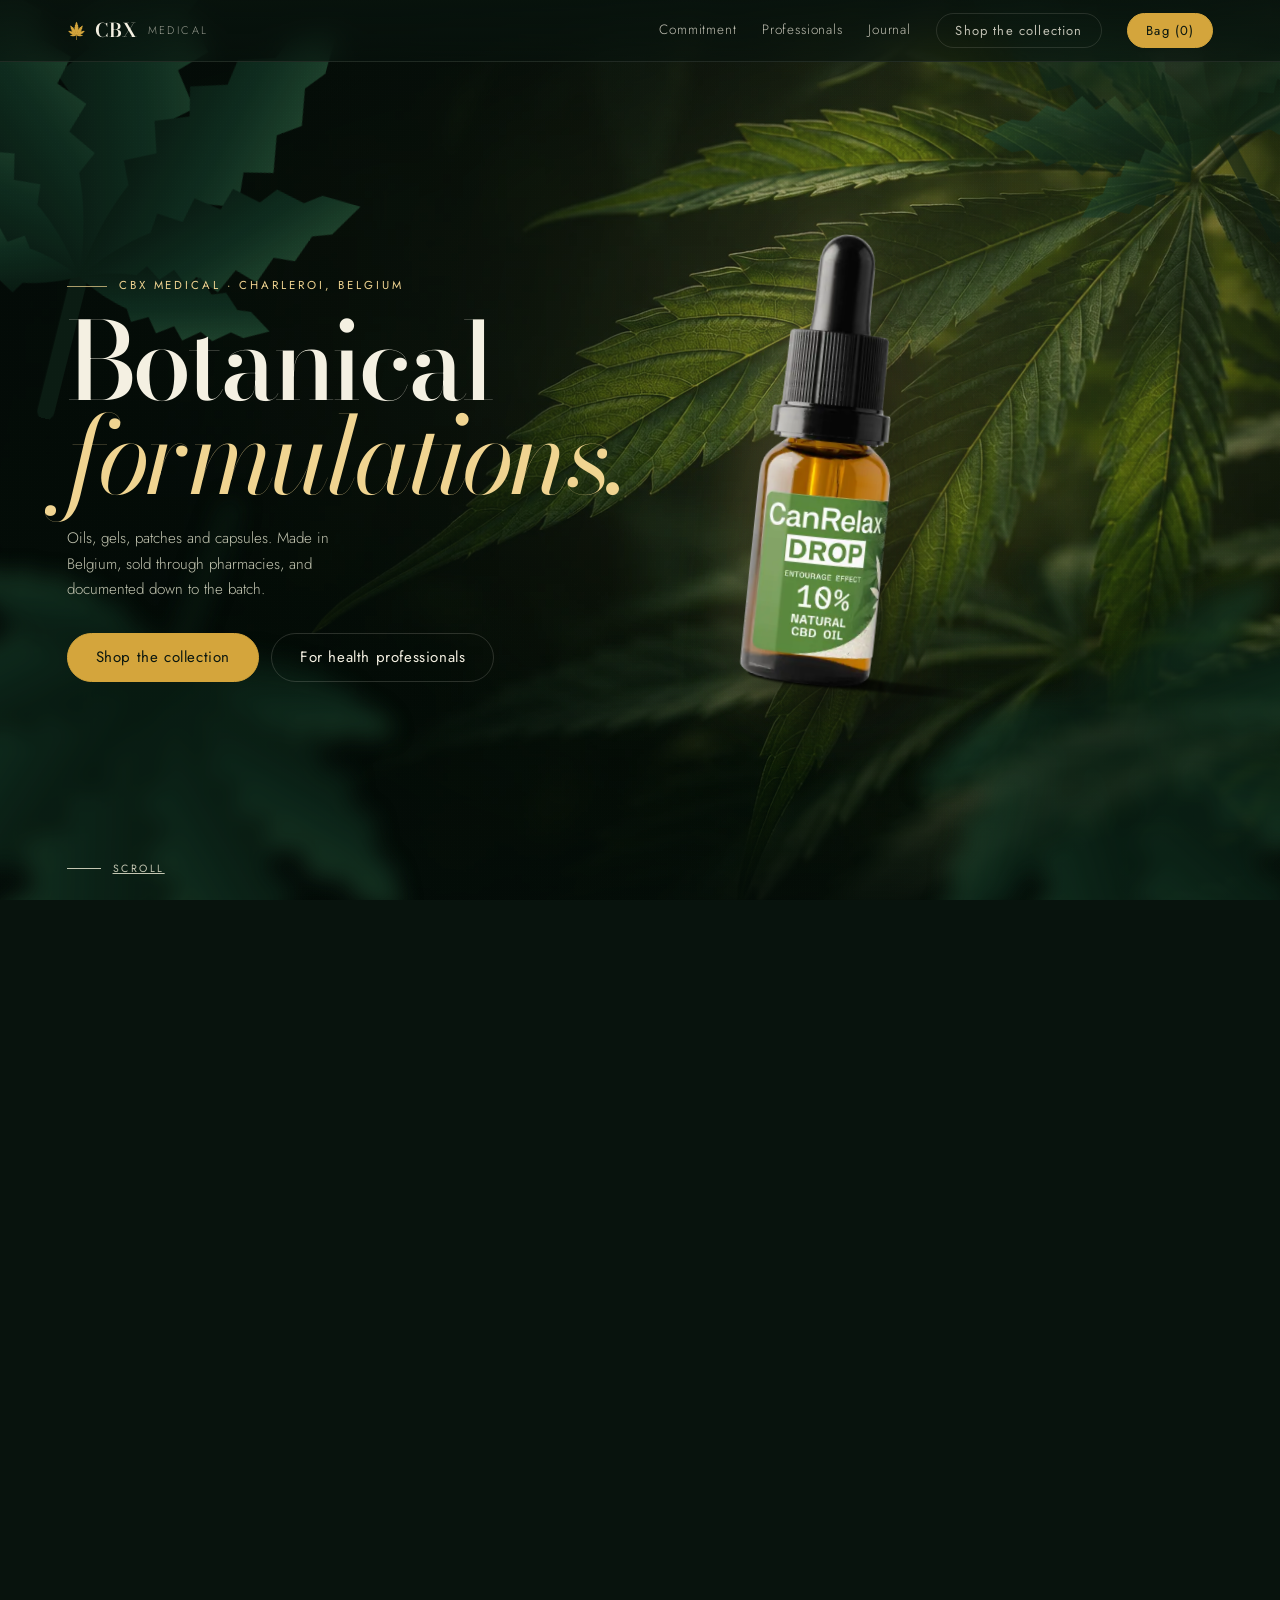
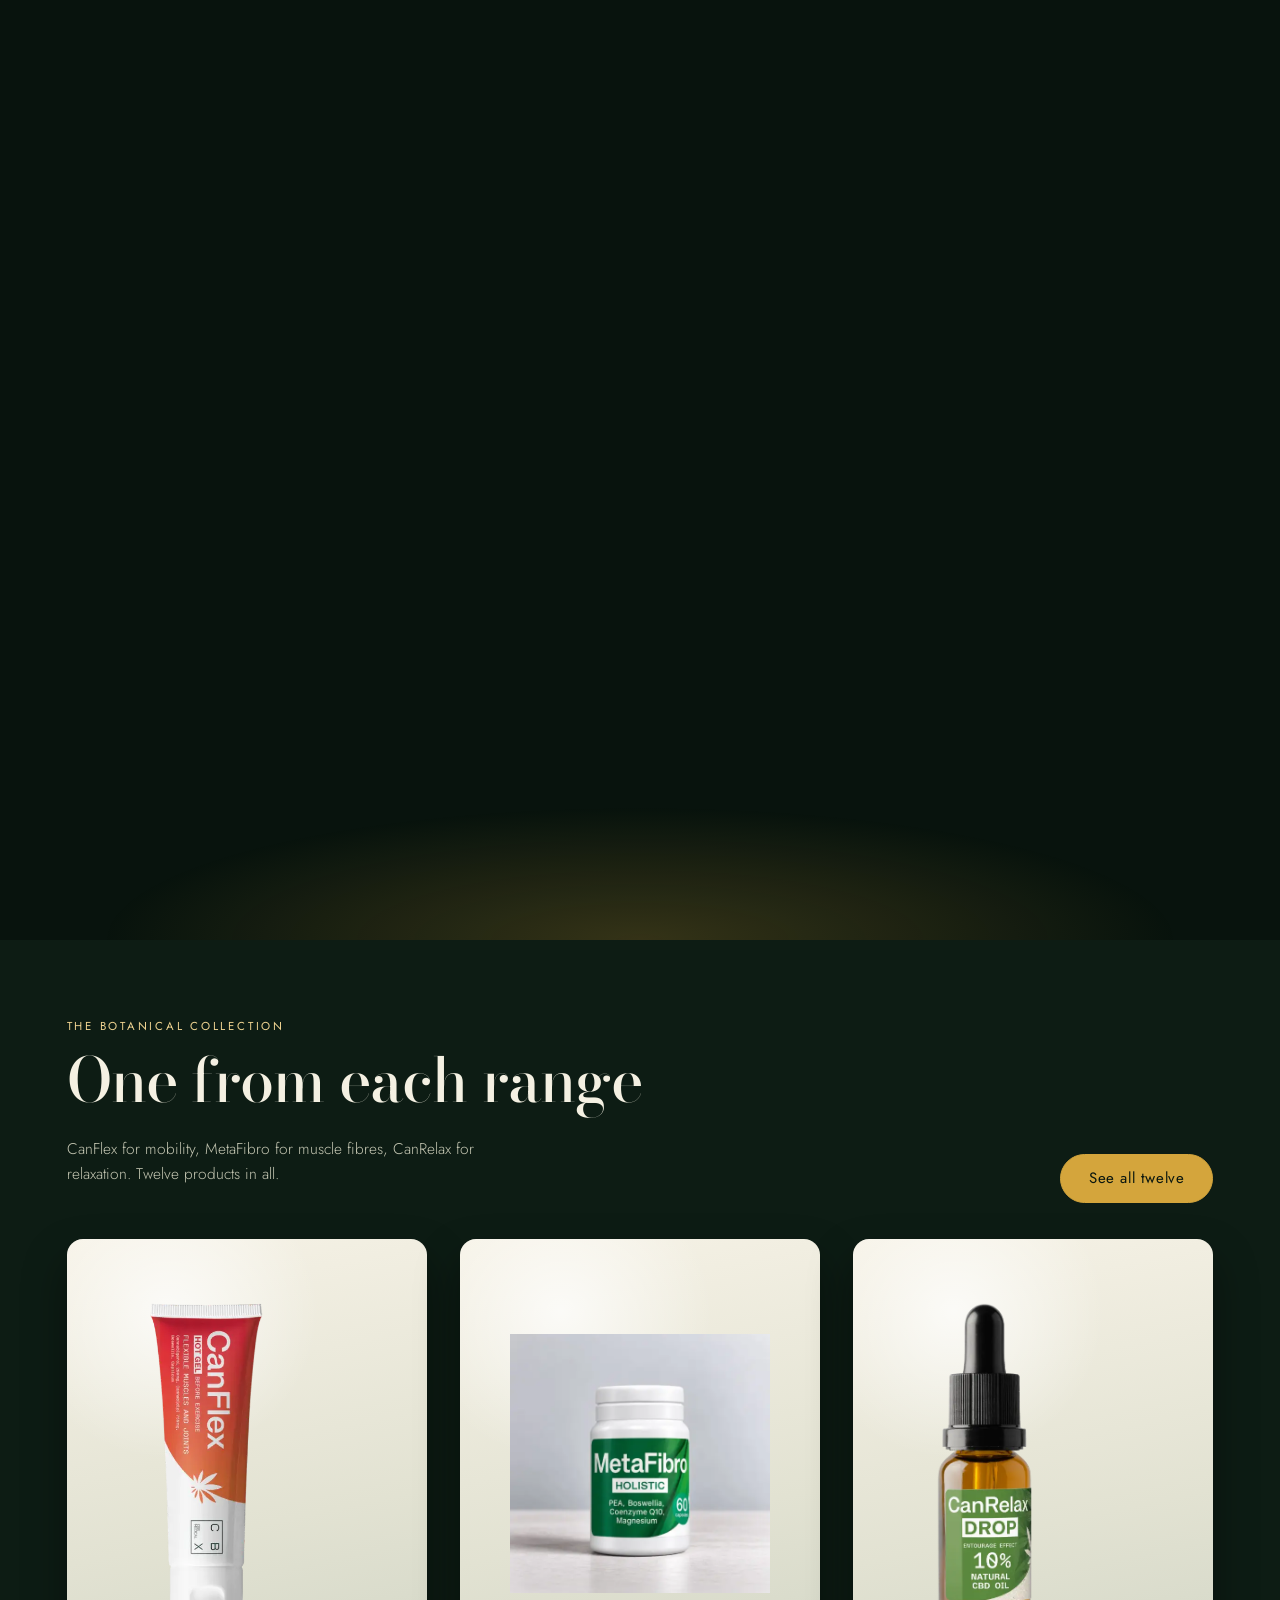
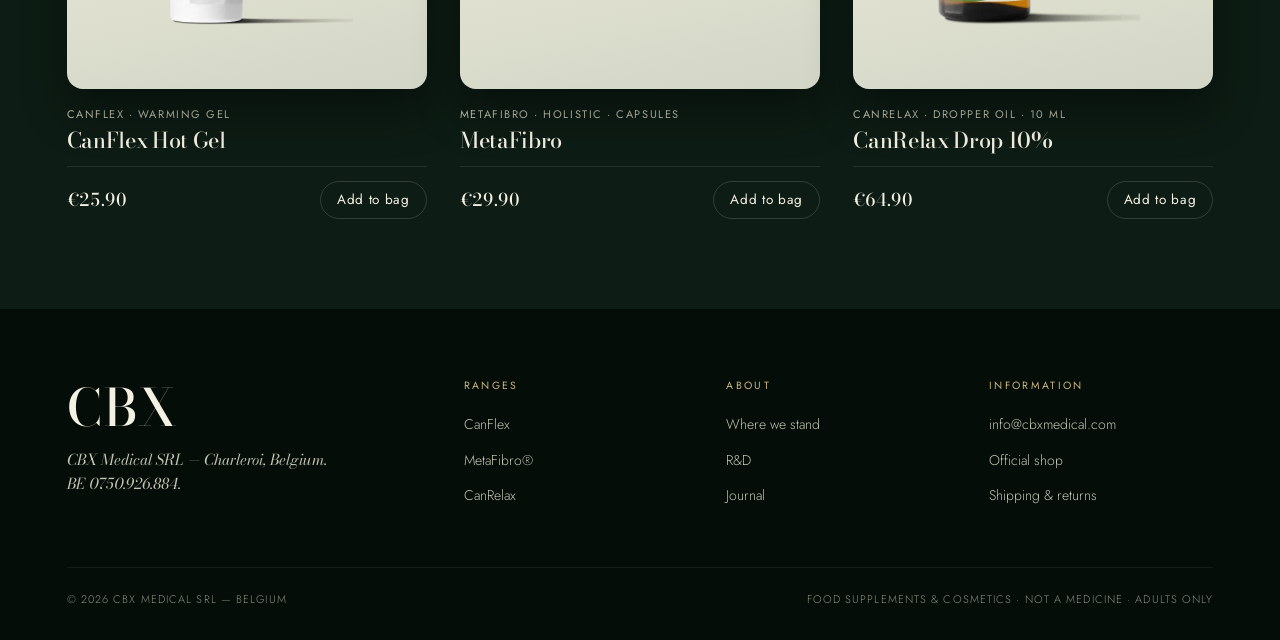
==== index.html @ 6324e9ee "Drop the duplicate Shop link from the navigation On desktop "Shop" and "Shop the collection" both le" ====
<!DOCTYPE html>
<html lang="en">
<head>
<meta charset="utf-8">
<meta name="viewport" content="width=device-width, initial-scale=1, viewport-fit=cover">
<title>CBX Medical — botanical formulations, made in Belgium</title>
<meta name="description" content="CBX Medical develops three ranges of botanical formulations — CanFlex, MetaFibro and CanRelax — made in Belgium and sold through pharmacies.">
<meta name="theme-color" content="#08130D">
<link rel="preconnect" href="https://fonts.googleapis.com">
<link rel="preconnect" href="https://fonts.gstatic.com" crossorigin>
<link href="https://fonts.googleapis.com/css2?family=Bodoni+Moda:ital,opsz,wght@0,6..96,400..600;1,6..96,400..500&family=Jost:ital,wght@0,300..500;1,300..400&display=swap" rel="stylesheet">
<link rel="stylesheet" href="botanical.css">
</head>
<body>

<svg width="0" height="0" aria-hidden="true" style="position:absolute">
  <defs>
    <path id="leaflet" d="M0 0 C5 -10 8 -20 9 -28 L15 -32 L10 -40 L17 -46 L11 -54 L17 -60 L10 -68 L13 -75 L6 -83 L7 -90 L0 -102 L-7 -90 L-6 -83 L-13 -75 L-10 -68 L-17 -60 L-11 -54 L-17 -46 L-10 -40 L-15 -32 L-9 -28 C-8 -20 -5 -10 0 0 Z"/>
    <linearGradient id="leafShade" x1="0" y1="1" x2="1" y2="0">
      <stop offset="0" stop-color="#06120C"/><stop offset=".55" stop-color="#113222"/><stop offset="1" stop-color="#2E5B3C"/>
    </linearGradient>
    <g id="hemp">
      <path d="M0 2 L0 40" stroke="currentColor" stroke-width="5" fill="none" stroke-linecap="round"/>
      <use href="#leaflet" transform="scale(1.2)"/>
      <use href="#leaflet" transform="rotate(32) scale(1.02)"/><use href="#leaflet" transform="rotate(-32) scale(1.02)"/>
      <use href="#leaflet" transform="rotate(62) scale(.82)"/><use href="#leaflet" transform="rotate(-62) scale(.82)"/>
      <use href="#leaflet" transform="rotate(92) scale(.56)"/><use href="#leaflet" transform="rotate(-92) scale(.56)"/>
    </g>
  </defs>
</svg>

<nav class="nav">
  <a class="mark" href="#top">
    <svg viewBox="-85 -128 170 170" fill="currentColor" aria-hidden="true"><use href="#hemp"/></svg>
    CBX <em>MEDICAL</em>
  </a>
  <div class="navlinks">
    <a href="shop.html" class="always">Shop</a>
    <a href="commitment.html" class="hideit">Commitment</a>
    <a href="professionals.html" class="hideit">Professionals</a>
    <a href="journal.html" class="hideit">Journal</a>
    <a href="shop.html" class="navbtn">Shop the collection</a>
    <button type="button" class="navbtn filled" id="openBag" aria-haspopup="dialog">Bag (<span id="count">0</span>)</button>
  </div>
</nav>

<main id="top">

<div class="act" id="act">
  <div class="stage" id="stage">
    <div class="canopy" id="canopy"></div>
    <div class="veil"></div>

    <div class="leaves mid" id="midLeaves" aria-hidden="true">
      <svg class="lf1" viewBox="-85 -128 170 170" fill="url(#leafShade)"><use href="#hemp"/></svg>
      <svg class="lf2" viewBox="-85 -128 170 170" fill="url(#leafShade)"><use href="#hemp"/></svg>
    </div>

    <div class="bottlewrap" id="bottleWrap">
      <span class="glowback"></span>
      <img id="heroShot" src="products/d10.webp" alt="CanRelax Drop 10% in amber glass with pipette">
    </div>

    <div class="pipette" id="pipette" aria-hidden="true">
      <svg viewBox="0 0 300 960">
        <defs>
          <linearGradient id="glassG" x1="0" x2="1">
            <stop offset="0" stop-color="#3B2608"/><stop offset=".16" stop-color="#9C6B1E"/>
            <stop offset=".38" stop-color="#E7B95C" stop-opacity=".9"/><stop offset=".56" stop-color="#B07E27"/>
            <stop offset=".82" stop-color="#5B3C0F"/><stop offset="1" stop-color="#2A1B05"/>
          </linearGradient>
          <linearGradient id="oilG" x1="0" x2="1">
            <stop offset="0" stop-color="#6A3F09"/><stop offset=".28" stop-color="#D9A93A"/>
            <stop offset=".55" stop-color="#9A6714"/><stop offset="1" stop-color="#4A2D05"/>
          </linearGradient>
          <linearGradient id="bulbG" x1="0" x2="1">
            <stop offset="0" stop-color="#05100A"/><stop offset=".3" stop-color="#23402F"/>
            <stop offset=".58" stop-color="#101F17"/><stop offset="1" stop-color="#030806"/>
          </linearGradient>
          <linearGradient id="sheen" x1="0" x2="1">
            <stop offset="0" stop-color="#fff" stop-opacity="0"/><stop offset=".5" stop-color="#fff" stop-opacity=".55"/><stop offset="1" stop-color="#fff" stop-opacity="0"/>
          </linearGradient>
          <radialGradient id="poolG" cx=".5" cy=".5" r=".5">
            <stop offset="0" stop-color="#F7E2A8"/><stop offset=".42" stop-color="#D4A53C"/><stop offset="1" stop-color="#4A2D05"/>
          </radialGradient>
          <radialGradient id="glowG" cx=".5" cy=".5" r=".5">
            <stop offset="0" stop-color="#D4A53C" stop-opacity=".6"/><stop offset="1" stop-color="#D4A53C" stop-opacity="0"/>
          </radialGradient>
        </defs>

        <ellipse id="poolGlow" cx="150" cy="848" rx="268" ry="146" fill="url(#glowG)" opacity="0"/>

        <!-- rubber bulb -->
        <path d="M112 36 h76 q22 0 22 24 v96 q0 24-22 24 h-76 q-22 0-22-24 V60 q0-24 22-24 Z" fill="url(#bulbG)"/>
        <ellipse cx="150" cy="40" rx="38" ry="7" fill="#2E4A38"/>
        <rect x="124" y="56" width="7" height="110" rx="3" fill="#8FA596" opacity=".22"/>
        <rect x="104" y="178" width="92" height="18" rx="8" fill="#0A150F"/>

        <!-- glass barrel -->
        <rect x="128" y="196" width="44" height="406" rx="8" fill="url(#glassG)" opacity=".4"/>
        <rect x="128" y="196" width="44" height="406" rx="8" fill="none" stroke="#F7E2A8" stroke-opacity=".22"/>
        <rect x="134" y="392" width="32" height="210" fill="url(#oilG)" opacity=".88"/>
        <rect x="134" y="389" width="32" height="5" fill="#F7E2A8" opacity=".4"/>
        <rect x="136" y="208" width="7" height="382" rx="4" fill="url(#sheen)" opacity=".8"/>
        <rect x="160" y="230" width="3" height="340" rx="2" fill="#F7E2A8" opacity=".22"/>

        <!-- tapered tip -->
        <path d="M128 602 L143 706 q7 14 14 0 L172 602 Z" fill="url(#glassG)" opacity=".52"/>
        <path d="M128 602 L143 706 q7 14 14 0 L172 602 Z" fill="none" stroke="#F7E2A8" stroke-opacity=".2"/>
        <path d="M139 614 L147 700 q3 7 6 0 L161 614 Z" fill="url(#oilG)" opacity=".9"/>
        <path d="M141 618 L146 690" stroke="#F7E2A8" stroke-opacity=".3" stroke-width="2.5" fill="none"/>

        <!-- the drop -->
        <g id="dropG">
          <path id="dropShape" d="M150 712 q-19 24-19 38 a19 19 0 0 0 38 0 q0-14-19-38 Z" fill="url(#oilG)"/>
          <ellipse cx="143" cy="744" rx="5" ry="8" fill="#F7E2A8" opacity=".6"/>
        </g>

        <!-- the pool it falls into -->
        <ellipse id="pool" cx="150" cy="848" rx="138" ry="30" fill="url(#poolG)" opacity="0"/>
        <ellipse cx="150" cy="842" rx="128" ry="23" fill="#F7E2A8" opacity="0" id="poolHi"/>
        <g fill="none" stroke="#F7E2A8" stroke-width="2.2">
          <ellipse class="ring" id="ring1" cx="150" cy="848" rx="130" ry="28" opacity="0"/>
          <ellipse class="ring" id="ring2" cx="150" cy="848" rx="130" ry="28" opacity="0"/>
        </g>
      </svg>
    </div>

    <div class="leaves fore" id="foreLeaves" aria-hidden="true">
      <svg class="lf3" viewBox="-85 -128 170 170" fill="url(#leafShade)"><use href="#hemp"/></svg>
      <svg class="lf4" viewBox="-85 -128 170 170" fill="url(#leafShade)"><use href="#hemp"/></svg>
    </div>

    <div class="dim" id="dim" aria-hidden="true"></div>
    <div class="grain" aria-hidden="true"></div>

    <!-- beat 0 -->
    <section class="beat b0 on" data-beat="0">
      <div class="inner">
        <p class="eyebrow"><span></span>CBX MEDICAL · CHARLEROI, BELGIUM</p>
        <h1>Botanical<em>formulations.</em></h1>
        <p class="say">Oils, gels, patches and capsules. Made in Belgium, sold through pharmacies, and documented down to the batch.</p>
        <div class="cta">
          <a class="pill" href="shop.html">Shop the collection</a>
          <a class="pill ghost" href="professionals.html">For health professionals</a>
        </div>
      </div>
    </section>

    <!-- beat 1 -->
    <section class="beat b1" data-beat="1">
      <div class="inner">
        <div class="col">
          <h2>Three ranges,<br>one standard</h2>
          <p>CanFlex for mobility, MetaFibro for muscle fibres, CanRelax for relaxation. Each one answers a single use, in a single family of formats.</p>
          <ul class="specs">
            <li><span>CanFlex</span><span>3 products</span></li>
            <li><span>MetaFibro®</span><span>4 products</span></li>
            <li><span>CanRelax</span><span>5 products</span></li>
            <li><span>Formats</span><span>gel · oil · patch · capsules</span></li>
          </ul>
        </div>
      </div>
    </section>

    <!-- beat 2 -->
    <section class="beat b2" data-beat="2">
      <div class="inner">
        <div class="panel">
          <p class="kicker">CANRELAX DROP</p>
          <h2>Choose your concentration</h2>
          <div class="strengths" id="strengths" role="group" aria-label="Choose a concentration"></div>
          <div class="readout">
            <div><div class="k">CONCENTRATION</div><div class="v" id="roConc">10%</div></div>
            <div><div class="k">BOTTLE</div><div class="v" id="roVol">10 ml</div></div>
            <div><div class="k">PRICE</div><div class="v" id="roPrice">€64.90</div></div>
          </div>
          <button type="button" class="pill" id="addStrength">Add to bag — €64.90</button>
          <p class="note">Four concentrations of the same oil in amber glass. <a id="strengthLink" href="https://cbxmedical.com/en/products/canrelax-drop-10" target="_blank" rel="noopener">See it in the official shop</a>.</p>
        </div>
      </div>
    </section>

    <!-- beat 3 -->
    <section class="beat b3" data-beat="3">
      <div class="inner">
        <h2>One drop at a time</h2>
        <p>Amber glass and a glass pipette, because light and heat are what cannabinoids like least. Every bottle carries its batch number.</p>
      </div>
    </section>

    <a class="scrollcue" id="scrollcue" href="#collection"><i></i>SCROLL</a>
  </div>
  <div class="track"></div>
</div>

<section class="store" id="collection">
  <div class="wrap">
    <div class="shophead">
      <div>
        <p class="kicker">THE BOTANICAL COLLECTION</p>
        <h2 class="h2">One from each range</h2>
        <p class="lede">CanFlex for mobility, MetaFibro for muscle fibres, CanRelax for relaxation. Twelve products in all.</p>
      </div>
      <a class="pill" href="shop.html">See all twelve</a>
    </div>
    <div id="teaser" data-keys="hot,holi,d10"></div>
  </div>
</section>

</main>

<footer>
  <div class="wrap">
    <div class="ftop">
      <div>
        <h3>CBX</h3>
        <p class="fline">CBX Medical SRL — Charleroi, Belgium. BE 0750.926.884.</p>
      </div>
      <div class="fcol">
        <h4>RANGES</h4>
        <a href="shop.html?range=CanFlex">CanFlex</a>
        <a href="shop.html?range=MetaFibro">MetaFibro®</a>
        <a href="shop.html?range=CanRelax">CanRelax</a>
      </div>
      <div class="fcol">
        <h4>ABOUT</h4>
        <a href="commitment.html">Where we stand</a><a href="professionals.html">R&amp;D</a><a href="journal.html">Journal</a>
      </div>
      <div class="fcol">
        <h4>INFORMATION</h4>
        <a href="mailto:info@cbxmedical.com">info@cbxmedical.com</a>
        <a href="https://cbxmedical.com/en" target="_blank" rel="noopener">Official shop</a>
        <a href="https://cbxmedical.com/en" target="_blank" rel="noopener">Shipping &amp; returns</a>
      </div>
    </div>
    <div class="fbot">
      <span>© <span id="yr">2026</span> CBX MEDICAL SRL — BELGIUM</span>
      <span>FOOD SUPPLEMENTS &amp; COSMETICS · NOT A MEDICINE · ADULTS ONLY</span>
    </div>
  </div>
</footer>

<dialog id="bag" aria-labelledby="bagtitle">
  <div class="bagin">
    <div class="baghead">
      <h2 id="bagtitle">Your bag</h2>
      <button type="button" id="closeBag" aria-label="Close bag">×</button>
    </div>
    <div id="baglines"></div>
    <div class="bagfoot" id="bagfoot"></div>
    <p id="feedback" role="status"></p>
  </div>
</dialog>

<div class="toast" id="toast" role="status" aria-live="polite"></div>

<script src="shop.js" defer></script>
<script>
/* The camera move. One continuous pass over four beats. */
(function(){
  'use strict';
  var yr = document.getElementById('yr'); if (yr) yr.textContent = new Date().getFullYear();

  var reduce = matchMedia('(prefers-reduced-motion: reduce)');
  var act = document.getElementById('act'), stage = document.getElementById('stage');
  if (!act || !stage) return;   /* sub-pages have no opening act */
  var canopy = document.getElementById('canopy'), mid = document.getElementById('midLeaves'), fore = document.getElementById('foreLeaves');
  var wrap = document.getElementById('bottleWrap'), pip = document.getElementById('pipette'), cue = document.getElementById('scrollcue');
  var beats = [].slice.call(document.querySelectorAll('.beat'));
  var dropG = document.getElementById('dropG'), dropShape = document.getElementById('dropShape');
  var pool = document.getElementById('pool'), poolGlow = document.getElementById('poolGlow');
  var ring1 = document.getElementById('ring1'), ring2 = document.getElementById('ring2');
  var dim = document.getElementById('dim');

  if (reduce.matches) { beats.forEach(function(b){ b.classList.add('on'); }); return; }

  /* per-beat camera keys: x (vw), y (svh), scale, height (svh), rotation */
  var KEY = {
    bx:[20, 2, -24, -24], by:[2, 0, 0, 0], bs:[1, 1.18, .96, .9],
    bh:[54, 60, 52, 52], br:[6, 2, -3, -3]
  };
  var MKEY = { bx:[0,0,0,0], by:[-17, -14, -17, -17], bs:[.86, 1, .82, .78], bh:[34, 38, 32, 32], br:[6, 2, -3, -3] };

  var small = matchMedia('(max-width:760px)'), isSmall = small.matches;
  if (small.addEventListener) small.addEventListener('change', function(e){ isSmall = e.matches; frame(); });

  function lerp(a,b,t){ return a + (b-a)*t; }
  function clamp(v,a,b){ return v<a?a:v>b?b:v; }
  function smooth(t){ return t*t*(3-2*t); }

  var p = 0, ticking = false;

  function frame(){
    var rect = act.getBoundingClientRect();
    var total = act.offsetHeight - window.innerHeight;
    p = total > 0 ? clamp(-rect.top / total, 0, 1) : 0;

    var n = beats.length, seg = p * (n - 1);
    var i = Math.min(n - 2, Math.floor(seg)), t = seg - i;
    /* dwell on each beat, then travel */
    var e = smooth(clamp((t - 0.22) / 0.56, 0, 1));
    var K = isSmall ? MKEY : KEY;

    /* parallax: background slow, mid medium, foreground fastest */
    canopy.style.setProperty('--bgZoom', (1 + 0.20 * p).toFixed(4));
    canopy.style.setProperty('--bgY', (-2.5 * p).toFixed(2) + '%');
    mid.style.setProperty('--midY', (-16 * p).toFixed(2) + 'svh');
    mid.style.setProperty('--midS', (1 + 0.16 * p).toFixed(4));
    fore.style.setProperty('--foreY', (-62 * p).toFixed(2) + 'svh');
    fore.style.setProperty('--foreS', (1 + 0.65 * p).toFixed(4));
    fore.style.setProperty('--foreO', clamp(1.25 - 1.5 * p, 0, 1).toFixed(3));

    /* the bottle rides the camera */
    var bx = lerp(K.bx[i], K.bx[i+1], e), by = lerp(K.by[i], K.by[i+1], e);
    var bs = lerp(K.bs[i], K.bs[i+1], e), bh = lerp(K.bh[i], K.bh[i+1], e), br = lerp(K.br[i], K.br[i+1], e);
    wrap.style.setProperty('--bx', bx.toFixed(2) + 'vw');
    wrap.style.setProperty('--by', by.toFixed(2) + 'svh');
    wrap.style.setProperty('--bs', bs.toFixed(3));
    wrap.style.setProperty('--bh', bh.toFixed(2) + 'svh');
    wrap.style.setProperty('--br', br.toFixed(2) + 'deg');
    wrap.style.setProperty('--bglow', (0.35 + 0.5 * Math.min(1, p * 2)).toFixed(2));

    /* hand over from bottle to pipette across the last beat */
    var d = (i === n - 2) ? smooth(t) : 0;
    var hand = clamp((d - 0.04) / 0.26, 0, 1);
    wrap.style.setProperty('--bo', (1 - hand).toFixed(3));
    pip.style.setProperty('--po', hand.toFixed(3));
    dim.style.setProperty('--dimO', (hand * 0.78).toFixed(3));
    pip.style.setProperty('--ps', (0.94 + 0.1 * d).toFixed(3));
    pip.style.setProperty('--ph', (isSmall ? 64 : 84) + 'svh');

    /* the drop: forms, hangs, falls, lands */
    var grow = clamp((d - 0.14) / 0.32, 0, 1);
    var hang = clamp((d - 0.46) / 0.08, 0, 1);
    var fall = clamp((d - 0.54) / 0.28, 0, 1);
    var land = clamp((d - 0.82) / 0.18, 0, 1);
    var fe = fall * fall;                        /* gravity */
    var sx = lerp(0.18, 1.42, smooth(grow)) * lerp(1, 1.14, fe);
    var sy = lerp(0.12, 1.42, smooth(grow)) * lerp(1, 1.45, fe) * lerp(1, 0.22, land);
    var ty = lerp(0, 108, fe) + hang * 2.5;
    dropG.setAttribute('transform', 'translate(0,' + ty.toFixed(1) + ') translate(150,716) scale(' + sx.toFixed(3) + ',' + sy.toFixed(3) + ') translate(-150,-716)');
    dropG.setAttribute('opacity', (grow > 0 ? clamp(grow * 3, 0, 1) * (1 - land) : 0).toFixed(3));

    pool.setAttribute('opacity', (0.9 * clamp(d / 0.5, 0, 1)).toFixed(3));
    document.getElementById('poolHi').setAttribute('opacity', (0.3 * land).toFixed(3));
    poolGlow.setAttribute('opacity', (0.85 * clamp(d / 0.5, 0, 1) * (0.55 + 0.75 * land)).toFixed(3));
    [[ring1, 0], [ring2, 0.18]].forEach(function(pair){
      var r = clamp((land - pair[1]) / (1 - pair[1]), 0, 1);
      pair[0].setAttribute('opacity', (r > 0 ? Math.min(1, r * 6) * (1 - r) * 1.5 : 0).toFixed(3));
      pair[0].setAttribute('transform', 'translate(150,848) scale(' + (0.22 + r * 2.3).toFixed(3) + ') translate(-150,-848)');
    });

    /* beats cross-fade */
    /* on the closing beat the panel hands over on the same clock as the pipette,
       so the two never sit on screen together */
    var outgoing = clamp(1 - e * 3, 0, 1), incoming = clamp((e - 0.55) * 2.4, 0, 1);
    if (i === n - 2) { outgoing = 1 - hand; incoming = clamp((d - 0.30) / 0.24, 0, 1); }
    for (var k = 0; k < n; k++) {
      var o = k === i ? outgoing : (k === i + 1 ? incoming : 0);
      beats[k].style.opacity = o;
      beats[k].classList.toggle('on', o > 0.5);
    }
    cue.style.setProperty('--cueO', clamp(1 - p * 6, 0, 1).toFixed(2));
  }

  addEventListener('scroll', function(){
    if (!ticking) { ticking = true; requestAnimationFrame(function(){ frame(); ticking = false; }); }
  }, { passive: true });
  addEventListener('resize', frame);
  frame();
})();
</script>
</body>
</html>
---- botanical.css ----
/* CBX Medical — botanical atelier
   Dark leaf, side light, amber glass, gold oil, warm ivory type. */

:root{
  --bark:#08130D;
  --bark2:#0D1C14;
  --moss:#132A1E;
  --moss2:#193527;
  --ivory:#F4F0E2;
  --ivory2:#C4C6B2;
  --gold:#D4A53C;
  --gold2:#F0D491;
  --amber:#B4762A;
  --line:rgba(244,240,226,.16);
  --line2:rgba(244,240,226,.10);
  --d:"Bodoni Moda",Didot,"Times New Roman",serif;
  --s:"Jost","Helvetica Neue",Arial,sans-serif;
  --gut:clamp(20px,5.2vw,96px);
  --navh:62px;
}

*{box-sizing:border-box}
html{-webkit-text-size-adjust:100%;scroll-behavior:smooth}
body{
  margin:0;background:var(--bark);color:var(--ivory);
  font:300 clamp(15.5px,1vw,17px)/1.66 var(--s);
  -webkit-font-smoothing:antialiased;overflow-x:hidden;
}
h1,h2,h3,h4{font-family:var(--d);font-weight:500;margin:0;line-height:1.02;letter-spacing:-.015em}
p{margin:0 0 1em}
a{color:inherit}
img{display:block;max-width:100%}
::selection{background:var(--gold);color:#0A160F}
.wrap{max-width:1360px;margin:0 auto;padding:0 var(--gut)}
.sr{position:absolute;width:1px;height:1px;overflow:hidden;clip:rect(0 0 0 0);white-space:nowrap}
:focus-visible{outline:2px solid var(--gold);outline-offset:3px;border-radius:4px}

/* ---------------- nav ---------------- */
.nav{
  position:fixed;inset:0 0 auto 0;z-index:90;height:var(--navh);
  display:flex;align-items:center;justify-content:space-between;gap:16px;
  padding:0 var(--gut);
  background:linear-gradient(180deg,rgba(8,19,13,.92),rgba(8,19,13,.62));
  backdrop-filter:blur(14px);border-bottom:1px solid var(--line2);
}
.mark{display:flex;align-items:center;gap:9px;text-decoration:none;font:600 19px/1 var(--d);letter-spacing:.07em}
.mark svg{width:19px;height:19px;color:var(--gold);flex:none}
.mark em{font:300 11px/1 var(--s);letter-spacing:.22em;opacity:.6;font-style:normal}
.navlinks{display:flex;align-items:center;gap:clamp(12px,2vw,28px);font-size:13.5px;letter-spacing:.06em}
.navlinks a{text-decoration:none;opacity:.78;transition:opacity .25s}
.navlinks a:hover{opacity:1}
.navbtn{
  font:400 13px/1 var(--s);letter-spacing:.09em;cursor:pointer;
  border:1px solid var(--line);background:transparent;color:inherit;
  padding:10px 18px;border-radius:30px;white-space:nowrap;
  transition:border-color .25s,background-color .25s,color .25s;
}
.navbtn:hover{border-color:var(--gold);color:var(--gold2)}
.navbtn.filled{background:var(--gold);border-color:var(--gold);color:#0A160F}
.navbtn.filled:hover{filter:brightness(1.08);color:#0A160F}
@media(max-width:900px){.navlinks .hideit{display:none}}

/* ---------------- the act ---------------- */
.act{position:relative;background:var(--bark)}
.stage{position:sticky;top:0;height:100svh;overflow:hidden;isolation:isolate}
.track{height:360vh}

.canopy{
  position:absolute;inset:-6%;
  background:#06110B url(canopy.webp) center/cover no-repeat;
  transform:scale(var(--bgZoom,1)) translateY(var(--bgY,0));
  will-change:transform;
}
.veil{
  position:absolute;inset:0;pointer-events:none;
  background:
    linear-gradient(100deg,rgba(4,12,8,.94) 0%,rgba(4,12,8,.72) 34%,rgba(4,12,8,.18) 62%,rgba(4,12,8,.52) 100%),
    radial-gradient(130% 90% at 76% 34%,rgba(240,212,145,.16),transparent 58%),
    linear-gradient(180deg,rgba(4,12,8,.8) 0%,transparent 22%,transparent 64%,rgba(4,12,8,.92) 100%);
}
.dim{
  position:absolute;inset:0;z-index:7;pointer-events:none;opacity:var(--dimO,0);
  background:radial-gradient(62% 60% at 50% 45%,rgba(4,11,7,.18),rgba(4,11,7,.86) 78%);
}
.grain{
  position:absolute;inset:0;pointer-events:none;opacity:.5;mix-blend-mode:overlay;
  background-image:radial-gradient(rgba(255,255,255,.08) .5px,transparent .5px);
  background-size:3px 3px;
}

.leaves{position:absolute;inset:0;pointer-events:none;will-change:transform}
.leaves svg{position:absolute;color:#0C1F15}
.mid{transform:translate3d(0,var(--midY,0),0) scale(var(--midS,1))}
.fore{transform:translate3d(0,var(--foreY,0),0) scale(var(--foreS,1));filter:blur(11px);opacity:calc(var(--foreO,1) * .72);z-index:6}
.lf1{left:-14%;top:-18%;width:46vw;min-width:360px;opacity:.85;transform:rotate(14deg)}
.lf2{right:-10%;top:-24%;width:38vw;min-width:300px;opacity:.6;transform:rotate(-28deg)}
.lf3{left:-18%;bottom:-30%;width:54vw;min-width:420px;opacity:.95;transform:rotate(-160deg)}
.lf4{right:-16%;bottom:-26%;width:48vw;min-width:380px;opacity:.9;transform:rotate(150deg)}

/* the bottle */
.bottlewrap{
  position:absolute;top:50%;left:50%;z-index:4;
  transform:translate3d(calc(-50% + var(--bx,0)),calc(-50% + var(--by,0)),0) scale(var(--bs,1)) rotate(var(--br,0deg));
  height:var(--bh,56svh);opacity:var(--bo,1);will-change:transform,opacity;
}
.bottlewrap img{height:100%;width:auto;filter:drop-shadow(26px 34px 34px rgba(0,0,0,.55)) drop-shadow(-12px -6px 26px rgba(240,212,145,.16))}
.bottlewrap .glowback{
  position:absolute;left:50%;top:52%;width:150%;aspect-ratio:1;transform:translate(-50%,-50%);
  background:radial-gradient(circle,rgba(212,165,60,.3),transparent 62%);z-index:-1;opacity:var(--bglow,.5);
}

/* the pipette close-up */
.pipette{
  position:absolute;top:50%;left:50%;z-index:5;
  transform:translate(-50%,-50%) scale(var(--ps,1));
  height:var(--ph,82svh);opacity:var(--po,0);pointer-events:none;
}
.pipette svg{height:100%;width:auto;overflow:visible}

/* beats */
.beat{
  position:absolute;inset:var(--navh) 0 0;z-index:8;
  display:grid;align-content:center;padding:0 var(--gut);
  opacity:0;pointer-events:none;
}
.beat.on{pointer-events:auto}
.beat .inner{max-width:1360px;margin:0 auto;width:100%}

.b0 .eyebrow{font:400 11.5px/1 var(--s);letter-spacing:.26em;color:var(--gold2);margin-bottom:22px;display:flex;align-items:center;gap:12px}
.b0 .eyebrow span{display:block;width:40px;height:1px;background:currentColor;opacity:.7}
.b0 h1{font-size:clamp(3.2rem,8.4vw,9.2rem);letter-spacing:-.045em;line-height:.88}
.b0 h1 em{display:block;font-style:italic;font-weight:400;color:var(--gold2)}
.b0 .say{max-width:34ch;margin:clamp(18px,2.6vh,30px) 0 0;color:var(--ivory2);font-size:clamp(.95rem,1.1vw,1.08rem)}
.b0 .cta{display:flex;gap:12px;flex-wrap:wrap;margin-top:clamp(22px,3.4vh,38px)}
.pill{
  display:inline-flex;align-items:center;gap:10px;text-decoration:none;cursor:pointer;
  font:400 15px/1 var(--s);letter-spacing:.04em;border-radius:34px;padding:16px 28px;
  background:var(--gold);color:#0A160F;border:1px solid var(--gold);
  transition:filter .25s,transform .25s;
}
.pill:hover{filter:brightness(1.08);transform:translateY(-1px)}
.pill.ghost{background:transparent;color:var(--ivory);border-color:var(--line)}
.pill.ghost:hover{border-color:var(--gold2);color:var(--gold2)}

.b1 .inner{display:grid;grid-template-columns:minmax(0,1fr) minmax(0,1fr)}
.b1 .col{grid-column:1;max-width:30rem}
.b1 h2{font-size:clamp(2.1rem,4.4vw,3.8rem)}
.b1 p{margin-top:.7em;color:var(--ivory2)}
.b1 .specs{list-style:none;margin:26px 0 0;padding:0;font-size:13.5px;letter-spacing:.03em}
.b1 .specs li{display:flex;justify-content:space-between;gap:14px;padding:10px 0;border-top:1px solid var(--line2)}
.b1 .specs li:last-child{border-bottom:1px solid var(--line2)}

/* concentration panel */
.b2 .inner{display:grid;grid-template-columns:minmax(0,1fr) minmax(0,1fr)}
.panel{grid-column:2;max-width:28rem;justify-self:end}
.panel .kicker{font:400 11.5px/1 var(--s);letter-spacing:.24em;color:var(--gold2);margin-bottom:16px}
.panel h2{font-size:clamp(1.9rem,3.6vw,3.1rem);margin-bottom:.5em}
.strengths{display:flex;gap:8px;flex-wrap:wrap;margin-bottom:22px}
.strengths button{
  font:400 15px/1 var(--s);cursor:pointer;color:var(--ivory);
  border:1px solid var(--line);background:rgba(244,240,226,.04);
  padding:13px 20px;border-radius:30px;min-width:66px;
  transition:background-color .3s,border-color .3s,color .3s;
}
.strengths button:hover{border-color:var(--gold2)}
.strengths button[aria-pressed=true]{background:var(--gold);border-color:var(--gold);color:#0A160F}
.readout{display:flex;gap:clamp(18px,3vw,38px);flex-wrap:wrap;margin-bottom:24px}
.readout .k{font:400 10.5px/1 var(--s);letter-spacing:.2em;color:var(--ivory2);margin-bottom:8px}
.readout .v{font:500 clamp(1.4rem,2.3vw,2rem)/1 var(--d);font-variant-numeric:tabular-nums}
.panel .note{font-size:12.5px;color:var(--ivory2);opacity:.8;margin:14px 0 0}
.panel .note a{color:var(--gold2)}

.b3 .inner{display:flex;flex-direction:column;justify-content:space-between;height:100%;padding:12vh 0 10vh}
.b3 h2{font-size:clamp(2rem,5vw,4.4rem);max-width:12ch}
.b3 p{align-self:flex-end;max-width:32ch;color:var(--ivory2);margin:0}

.scrollcue{
  position:absolute;left:var(--gut);bottom:26px;z-index:8;
  display:flex;align-items:center;gap:12px;
  font:400 10.5px/1 var(--s);letter-spacing:.24em;color:var(--ivory2);
  opacity:var(--cueO,1);transition:opacity .4s;
}
.scrollcue i{display:block;width:34px;height:1px;background:currentColor;transform-origin:left;animation:cue 2.4s ease-in-out infinite}
@keyframes cue{0%,100%{transform:scaleX(.3)}50%{transform:scaleX(1)}}

/* ---------------- shop ---------------- */
.store{position:relative;background:var(--bark2);padding:clamp(64px,9vh,120px) 0 clamp(70px,10vh,130px);scroll-margin-top:var(--navh)}
#collection::before{
  content:"";position:absolute;inset:auto 0 100% 0;height:190px;pointer-events:none;
  background:radial-gradient(60% 100% at 50% 100%,rgba(212,165,60,.22),transparent 70%);
}
.kicker{font:400 11.5px/1 var(--s);letter-spacing:.24em;color:var(--gold2);margin-bottom:16px}
.h2{font-size:clamp(2.2rem,4.8vw,4rem);margin-bottom:.4em}
.lede{max-width:48ch;color:var(--ivory2)}
.shophead{display:flex;justify-content:space-between;align-items:flex-end;gap:24px;flex-wrap:wrap;margin-bottom:clamp(26px,4vh,44px)}
.filters{display:flex;gap:7px;flex-wrap:wrap}
.filters button{
  font:400 14px/1 var(--s);letter-spacing:.04em;cursor:pointer;color:var(--ivory);
  border:1px solid var(--line);background:transparent;padding:11px 18px;border-radius:30px;
  transition:background-color .3s,border-color .3s,color .3s;
}
.filters button:hover{border-color:var(--gold2)}
.filters button[aria-pressed=true]{background:var(--ivory);border-color:var(--ivory);color:#0A160F}

#grid,#teaser{display:grid;grid-template-columns:repeat(3,minmax(0,1fr));gap:clamp(22px,2.6vw,34px)}
.card{display:flex;flex-direction:column;min-width:0}
.tile{
  position:relative;display:grid;place-items:center;overflow:hidden;
  aspect-ratio:4/5;border-radius:16px;
  background:linear-gradient(168deg,#F6F2E6 0%,#E2E2D2 62%,#D2D6C6 100%);
  box-shadow:0 22px 44px rgba(0,0,0,.4);
}
.tile::after{
  content:"";position:absolute;inset:0;pointer-events:none;
  background:radial-gradient(70% 55% at 28% 16%,rgba(255,255,255,.75),transparent 60%);
}
.tile img{position:relative;z-index:1;max-width:72%;max-height:76%;width:auto;height:auto;object-fit:contain;transition:transform .5s cubic-bezier(.2,.7,.2,1)}
.card:hover .tile img{transform:translateY(-6px) scale(1.03)}
.cardmeta{display:flex;align-items:baseline;justify-content:space-between;gap:12px;margin-top:18px}
.cardmeta small{font:400 11px/1.4 var(--s);letter-spacing:.14em;color:var(--ivory2)}
.card h3{font-size:clamp(1.15rem,1.7vw,1.5rem);margin:8px 0 0}
.card h3 a{text-decoration:none}
.card h3 a:hover{color:var(--gold2)}
.cardfoot{display:flex;align-items:center;justify-content:space-between;gap:10px;margin-top:14px;padding-top:14px;border-top:1px solid var(--line2)}
.price{font:500 1.1rem/1 var(--d);font-variant-numeric:tabular-nums}
.addbtn{
  font:400 13.5px/1 var(--s);letter-spacing:.05em;cursor:pointer;color:var(--ivory);
  border:1px solid var(--line);background:transparent;padding:11px 16px;border-radius:30px;white-space:nowrap;
  transition:background-color .3s,border-color .3s,color .3s;
}
.addbtn:hover{background:var(--gold);border-color:var(--gold);color:#0A160F}

/* ---------------- page headers ---------------- */
.pagehead{
  position:relative;overflow:hidden;background:var(--bark);
  padding:calc(var(--navh) + clamp(54px,9vh,112px)) 0 clamp(34px,6vh,70px);
  border-bottom:1px solid var(--line2);
}
.pagehead .leafmark{
  position:absolute;right:-7%;top:-36%;width:clamp(260px,34vw,560px);
  color:#0E2217;pointer-events:none;transform:rotate(18deg);
}
.pagehead h1{font-size:clamp(2.4rem,6vw,5rem);letter-spacing:-.035em;margin-bottom:.32em;position:relative}
.pagehead .kicker,.pagehead .lede{position:relative}
.pagehead .lede{max-width:46ch}
.pagehead + .store,.pagehead + .flow{padding-top:clamp(42px,6vh,78px)}
.navlinks a[aria-current=page]{opacity:1;color:var(--gold2)}
@media(max-width:760px){.pagehead .leafmark{right:-30%;top:-12%;width:300px;opacity:.7}}

/* ---------------- flow sections ---------------- */
section.flow{padding:clamp(64px,9vh,130px) 0;scroll-margin-top:var(--navh)}
section.flow.alt{background:var(--bark2)}
.proof{display:grid;grid-template-columns:repeat(4,1fr);border-top:1px solid var(--line2);margin-top:clamp(28px,4vh,48px)}
.proof div{padding:clamp(18px,2.4vw,28px) clamp(12px,1.8vw,26px) 0;border-right:1px solid var(--line2)}
.proof div:last-child{border-right:0}
.proof b{display:block;font:500 clamp(1.2rem,2vw,1.8rem)/1 var(--d);margin-bottom:8px;color:var(--gold2)}
.proof span{font-size:13px;color:var(--ivory2)}
.duo{display:grid;grid-template-columns:1fr 1fr;gap:clamp(16px,2.4vw,30px);margin-top:clamp(28px,4vh,48px)}
.card2{border:1px solid var(--line2);border-radius:18px;padding:clamp(24px,3.4vw,42px);display:flex;flex-direction:column;background:rgba(244,240,226,.02)}
.card2 h3{font-size:clamp(1.3rem,2.1vw,1.85rem);margin-bottom:.5em}
.card2 p{color:var(--ivory2);font-size:.97rem}
.card2 .pill{align-self:flex-start;margin-top:auto}
.bignum{font:500 clamp(2.8rem,5.6vw,4.6rem)/1 var(--d);color:var(--gold2);margin-bottom:.1em}
.quote{display:grid;grid-template-columns:minmax(0,1fr) minmax(0,1.25fr);gap:clamp(20px,4vw,64px);align-items:start}
.quote blockquote{margin:0;font:400 clamp(1.3rem,2.5vw,2.2rem)/1.24 var(--d);letter-spacing:-.012em}
.quote cite{display:block;font:300 13px/1 var(--s);letter-spacing:.08em;color:var(--ivory2);margin-top:20px;font-style:normal}
.arts{display:grid;grid-template-columns:repeat(4,1fr);gap:clamp(14px,2vw,28px);margin-top:clamp(26px,4vh,46px)}
.art{display:block;text-decoration:none;border-top:1px solid var(--line);padding-top:15px;transition:opacity .25s}
.art:hover{opacity:.62}
.art .tp{font:400 10.5px/1 var(--s);letter-spacing:.18em;color:var(--gold2);margin-bottom:12px}
.art h4{font-size:1.02rem;line-height:1.26}
.legal{border:1px solid var(--line2);border-radius:18px;padding:clamp(22px,3.4vw,40px);display:grid;grid-template-columns:auto 1fr;gap:clamp(18px,3vw,40px);align-items:start}
.badge{font:500 clamp(.95rem,1.5vw,1.2rem)/1.15 var(--d);letter-spacing:.04em;border:1px solid var(--line);color:var(--gold2);border-radius:50%;width:clamp(88px,9vw,118px);aspect-ratio:1;display:grid;place-items:center;text-align:center}
.legal p{font-size:.92rem;color:var(--ivory2);max-width:62ch}
.legal p:last-child{margin-bottom:0}

footer{background:#050D09;padding:clamp(56px,8vh,100px) 0 32px}
footer .ftop{display:grid;grid-template-columns:1.6fr 1fr 1fr 1fr;gap:clamp(20px,3vw,52px)}
footer h3{font-size:clamp(2rem,4.4vw,3.2rem);letter-spacing:.05em;margin-bottom:.3em}
footer .fline{font:italic 400 15px/1.6 var(--d);color:var(--ivory2);max-width:30ch}
footer h4{font:400 10.5px/1 var(--s);letter-spacing:.22em;color:var(--gold2);margin:0 0 16px;opacity:.85}
footer .fcol a{display:block;text-decoration:none;color:var(--ivory2);padding:6px 0;font-size:14px;transition:color .25s}
footer .fcol a:hover{color:var(--ivory)}
.fbot{display:flex;justify-content:space-between;gap:18px;flex-wrap:wrap;margin-top:clamp(42px,6vh,76px);padding-top:22px;border-top:1px solid var(--line2);font-size:11px;letter-spacing:.1em;color:var(--ivory2);opacity:.7}

/* ---------------- bag ---------------- */
dialog#bag{
  width:min(520px,100%);max-width:100%;max-height:92svh;margin-left:auto;margin-right:0;
  border:0;border-left:1px solid var(--line2);border-radius:0;padding:0;
  background:var(--bark2);color:var(--ivory);height:100svh;
}
dialog#bag::backdrop{background:rgba(3,9,6,.78);backdrop-filter:blur(3px)}
.bagin{display:flex;flex-direction:column;height:100%;padding:clamp(20px,3vw,32px)}
.baghead{display:flex;align-items:center;justify-content:space-between;gap:16px;padding-bottom:18px;border-bottom:1px solid var(--line2)}
.baghead h2{font-size:clamp(1.6rem,3vw,2.2rem)}
.baghead button{background:none;border:0;color:inherit;font-size:30px;line-height:1;cursor:pointer;padding:4px 8px}
#baglines{flex:1;overflow-y:auto;min-height:0}
.line{display:grid;grid-template-columns:62px 1fr auto;gap:14px;align-items:center;padding:16px 0;border-bottom:1px solid var(--line2)}
.line .ph{background:linear-gradient(168deg,#F6F2E6,#D8DACA);border-radius:8px;height:72px;display:grid;place-items:center;overflow:hidden}
.line .ph img{max-width:76%;max-height:80%;width:auto;height:auto;object-fit:contain}
.line .nm{font-size:14.5px;line-height:1.35}
.line .nm a{text-decoration:none}
.line .sub{font-size:12.5px;color:var(--ivory2);margin-top:4px}
.qty{display:flex;align-items:center;gap:6px}
.qty button{
  width:32px;height:32px;border-radius:50%;cursor:pointer;
  border:1px solid var(--line);background:transparent;color:inherit;font:400 16px/1 var(--s);
}
.qty button:hover:not(:disabled){border-color:var(--gold2);color:var(--gold2)}
.qty button:disabled{opacity:.35;cursor:default}
.qty span{min-width:22px;text-align:center;font-variant-numeric:tabular-nums}
.empty{color:var(--ivory2);padding:38px 0}
.bagfoot{padding-top:18px;border-top:1px solid var(--line2)}
.bagtotal{display:flex;justify-content:space-between;align-items:baseline;gap:14px;margin-bottom:16px}
.bagtotal strong{font:500 1.5rem/1 var(--d);font-variant-numeric:tabular-nums}
.buy{
  width:100%;display:block;text-align:center;cursor:pointer;
  font:400 15.5px/1 var(--s);letter-spacing:.05em;border-radius:34px;padding:17px 24px;
  background:var(--gold);color:#0A160F;border:1px solid var(--gold);
}
.buy:hover:not(:disabled){filter:brightness(1.08)}
.buy:disabled{opacity:.6;cursor:default}
.bagfoot small,#feedback{display:block;font-size:12px;color:var(--ivory2);margin-top:12px;line-height:1.5}
#feedback:empty{margin:0}

.toast{
  position:fixed;left:50%;bottom:26px;transform:translate(-50%,120%);z-index:120;
  opacity:0;pointer-events:none;
  background:var(--moss2);color:var(--ivory);border:1px solid var(--line);
  border-radius:30px;padding:13px 22px;font-size:14px;
  box-shadow:0 16px 40px rgba(0,0,0,.5);transition:transform .45s cubic-bezier(.2,.8,.2,1),opacity .3s;
}
.toast.show{transform:translate(-50%,0);opacity:1}

/* ---------------- responsive ---------------- */
@media(min-width:761px){.navlinks .always{display:none}}
@media(max-width:1000px){
  #grid,#teaser{grid-template-columns:repeat(2,minmax(0,1fr))}
  .proof{grid-template-columns:1fr 1fr}
  .proof div:nth-child(2n){border-right:0}
  .proof div:nth-child(-n+2){padding-bottom:18px;border-bottom:1px solid var(--line2)}
  .arts{grid-template-columns:1fr 1fr}
  .quote,.duo{grid-template-columns:1fr}
  footer .ftop{grid-template-columns:1fr 1fr}
}
@media(max-width:760px){
  :root{--navh:56px}
  .track{height:330vh}
  .b0 h1{font-size:clamp(2.9rem,12.5vw,4.6rem)}
  .b0 .say{max-width:27ch;font-size:.95rem}
  .b0 .cta{gap:9px}
  .pill{padding:14px 22px;font-size:14.5px}
  .beat{align-content:end;padding-bottom:11svh}
  .navlinks .navbtn:not(.filled){display:none}
  .navlinks .always{display:block}
  .b1 .inner,.b2 .inner{grid-template-columns:1fr}
  .b1 .col,.panel{grid-column:1;max-width:none;justify-self:stretch}
  .b1 .specs{margin-top:16px}
  .strengths button{padding:12px 16px;min-width:60px}
  .b3 .inner{padding:10vh 0 9vh}
  .b3 p{align-self:flex-start;max-width:28ch;font-size:.92rem}
  .lf2,.lf4{display:none}
  .fore{filter:blur(4px)}
  dialog#bag{width:100%;border-left:0}
  .legal{grid-template-columns:1fr}
  footer .ftop{grid-template-columns:1fr}
  .scrollcue{bottom:18px}
  .b0 .eyebrow{font-size:10.5px;letter-spacing:.15em;gap:9px;margin-bottom:16px}
  .b0 .eyebrow span{width:24px}
  /* comfortable tap targets on a phone */
  .addbtn,.filters button{padding:15px 18px}
  .navbtn{padding:13px 16px}
  .qty button{width:40px;height:40px}
  .strengths button{padding:15px 18px}
}
@media(max-width:430px){
  #grid,#teaser{grid-template-columns:1fr;gap:26px}
  .tile{aspect-ratio:1/1}
  .cardfoot{flex-wrap:wrap}
}
@media(max-height:620px) and (orientation:landscape){
  .b0 .say,.scrollcue{display:none}
  .b0 h1{font-size:clamp(2.2rem,8vh,3.6rem)}
}

/* ---------------- reduced motion ---------------- */
@media(prefers-reduced-motion:reduce){
  html{scroll-behavior:auto}
  *,*::before,*::after{animation:none!important;transition:none!important}
  .stage{position:relative;height:auto;min-height:88svh;padding:calc(var(--navh) + 6vh) 0 8vh}
  .track{display:none}
  .canopy{transform:none}
  .fore{filter:blur(4px)}
  .beat{position:relative;inset:auto;opacity:1!important;pointer-events:auto;padding-block:5vh}
  .b3{display:none}
  .bottlewrap{position:relative;top:auto;left:auto;transform:none;height:38svh;margin:4vh auto 0;opacity:1!important}
  .pipette{display:none}
  .scrollcue{display:none}
  .b1 .inner,.b2 .inner{grid-template-columns:1fr}
  .b1 .col,.panel{grid-column:1;justify-self:stretch;max-width:none}
}
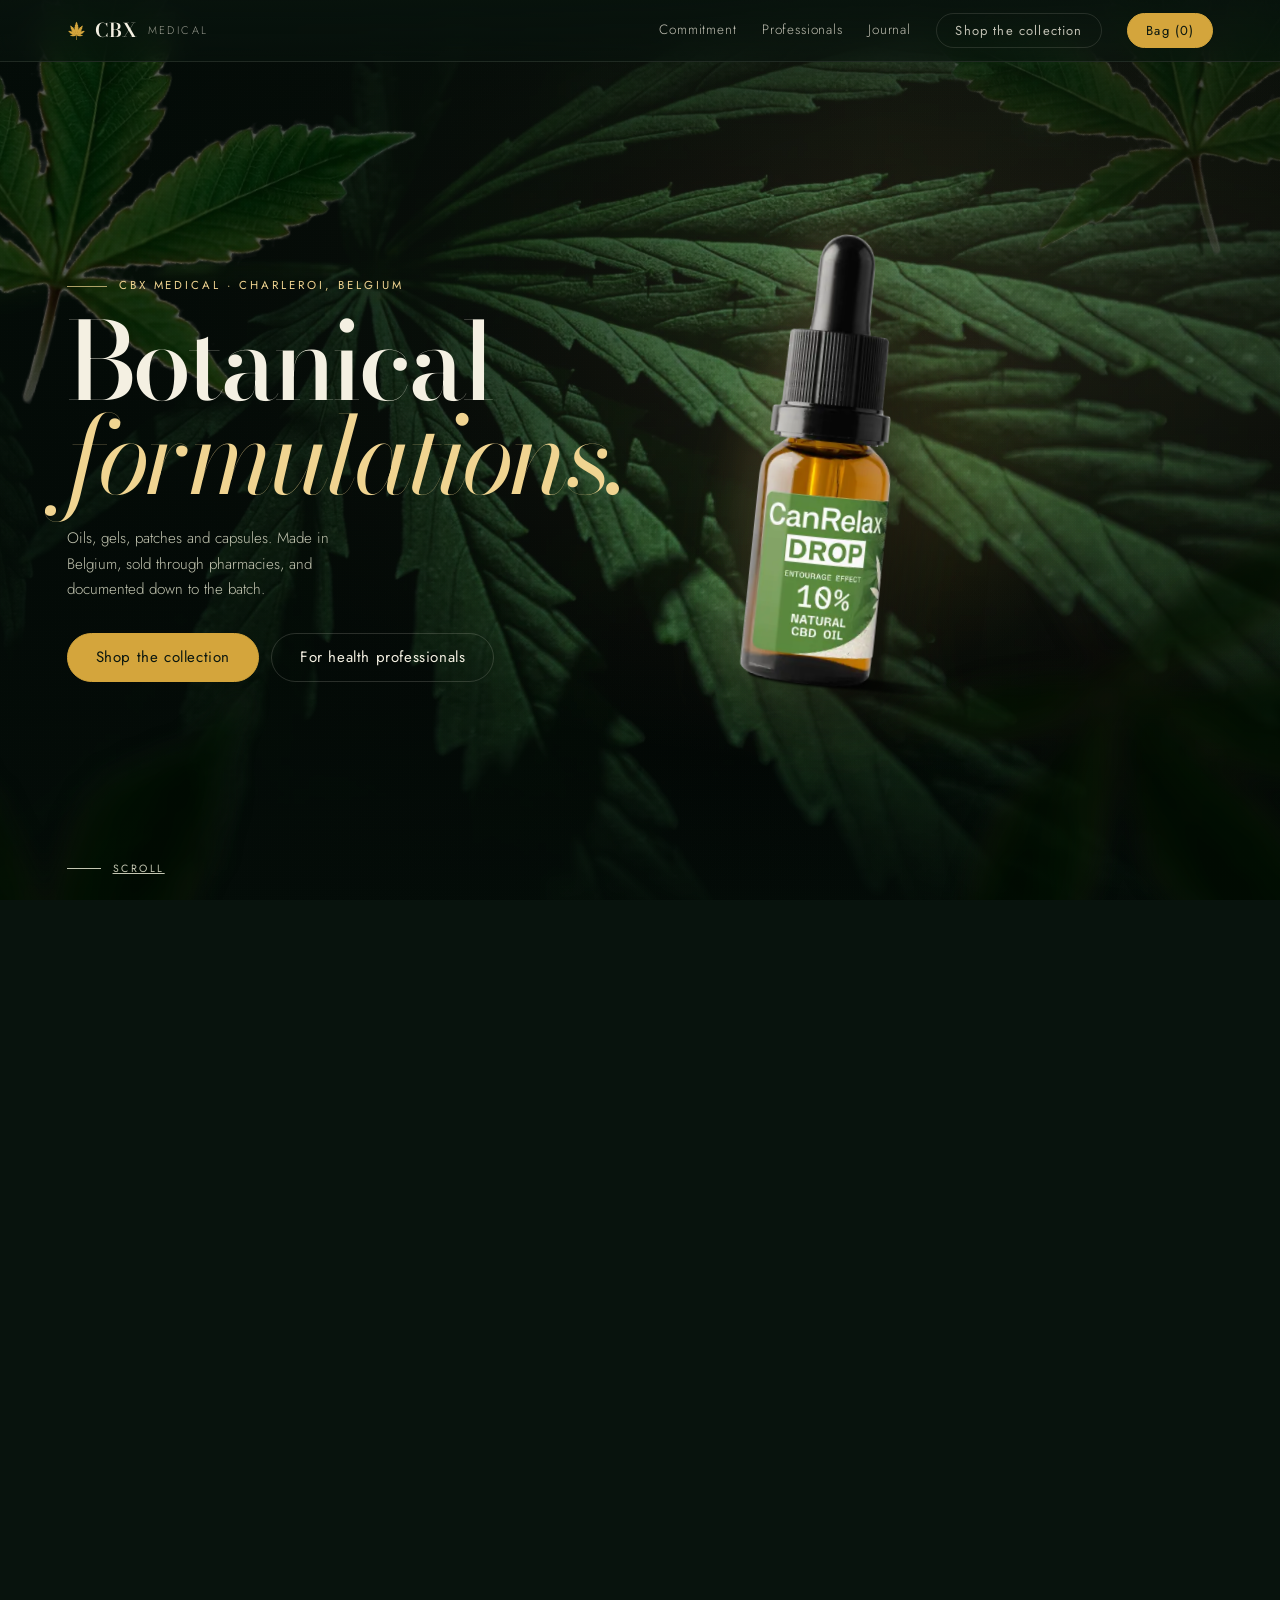
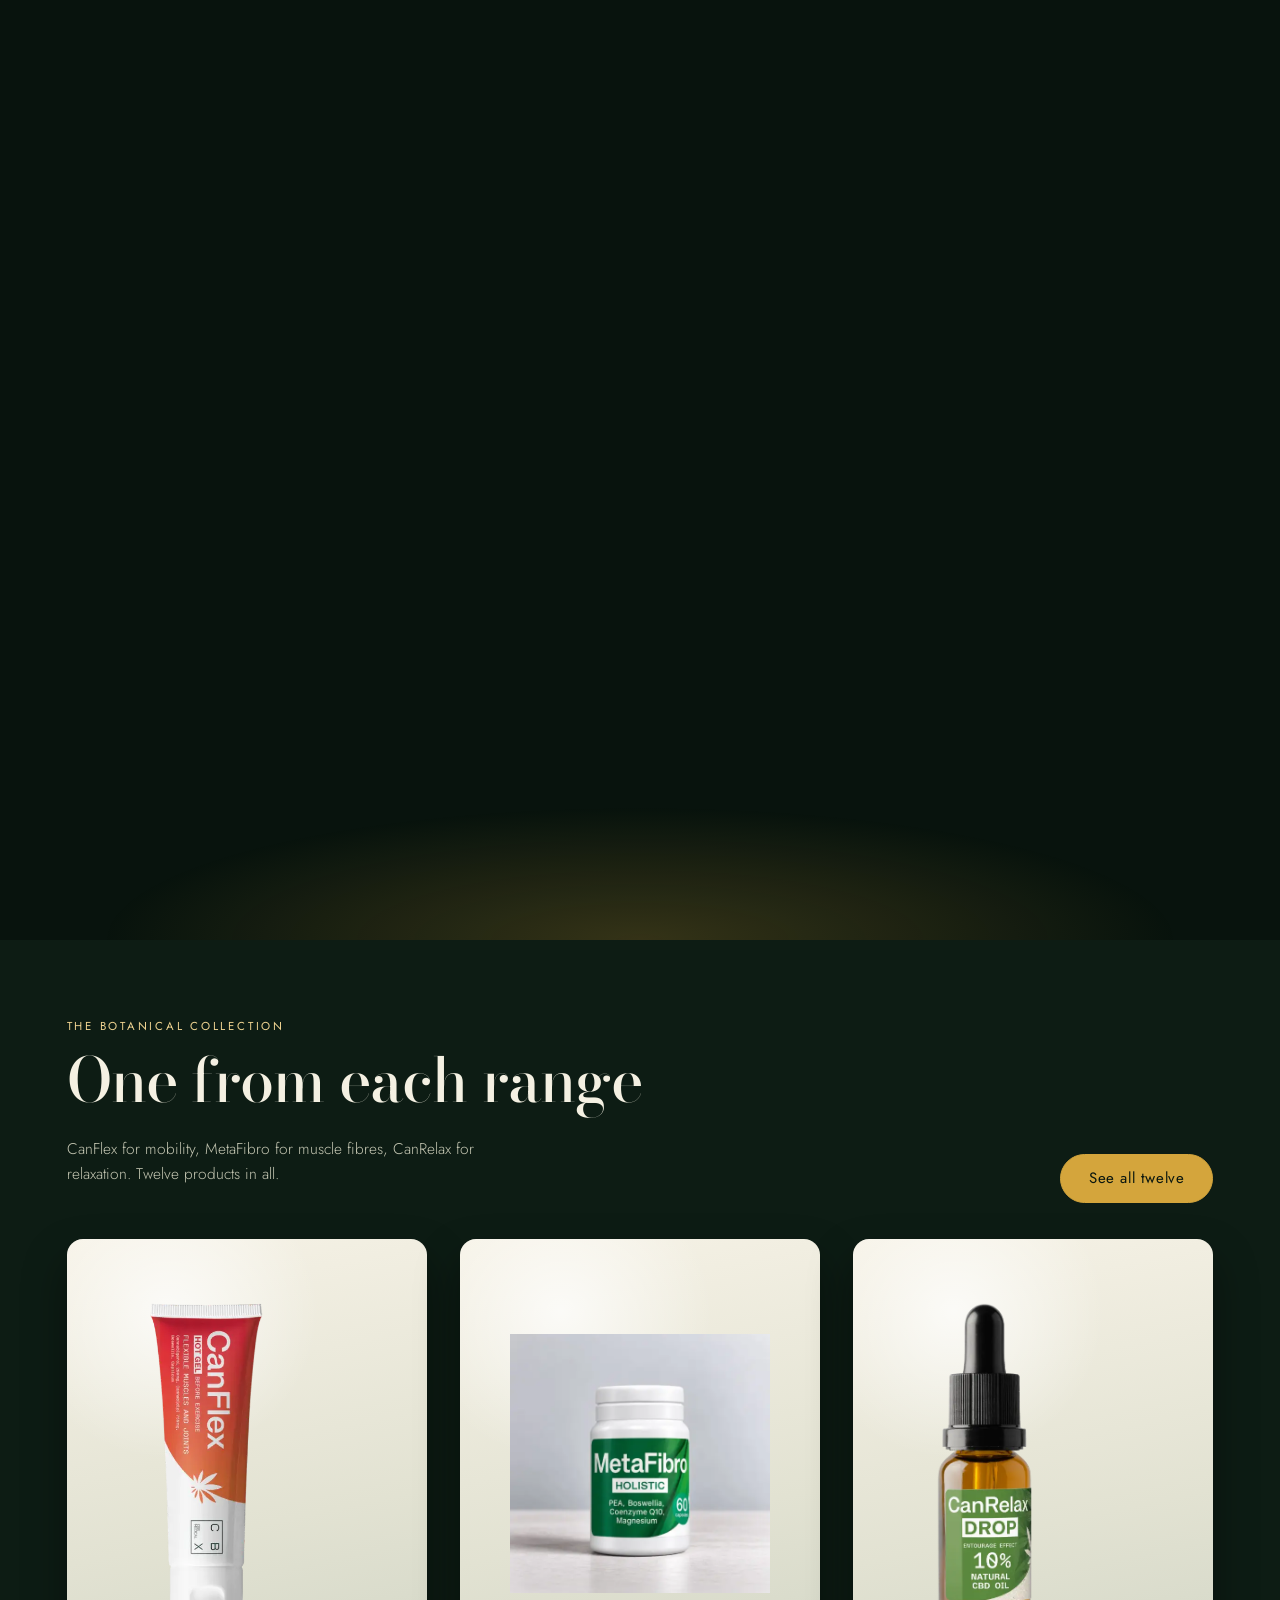
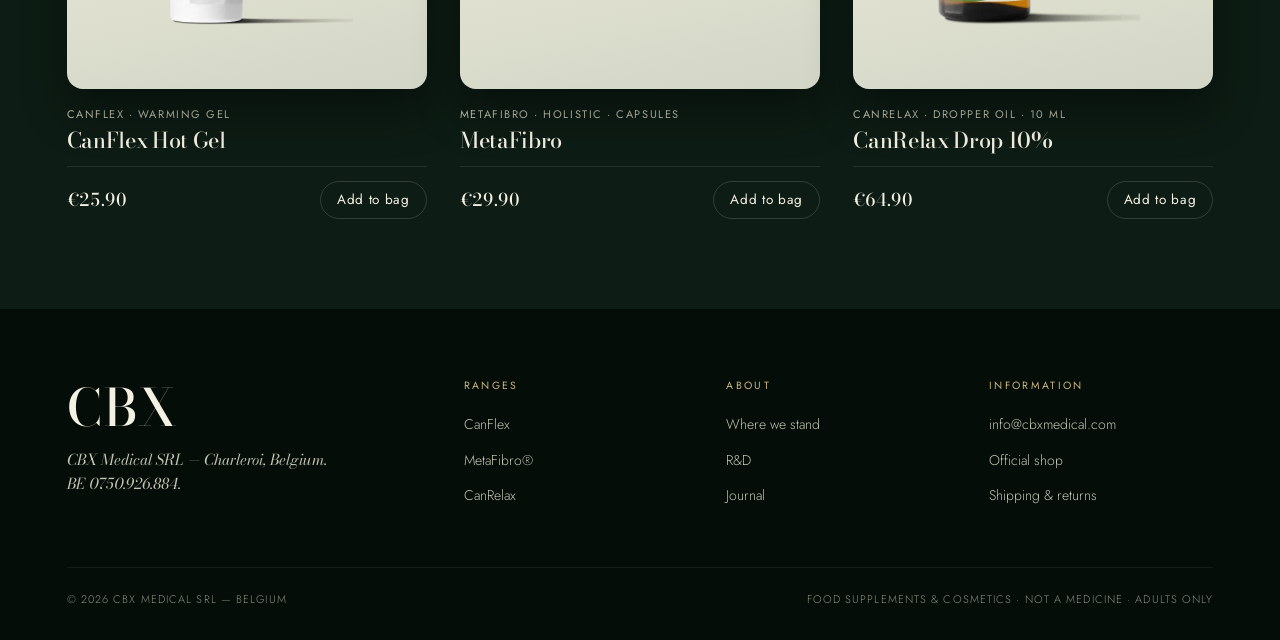
==== commit 9f75aa56: "Replace the drawn leaves with real plant photography The vector hemp leaves read as fake. The backgr" ====
--- a/index.html
+++ b/index.html
@@ -52,8 +52,8 @@
     <div class="veil"></div>
 
     <div class="leaves mid" id="midLeaves" aria-hidden="true">
-      <svg class="lf1" viewBox="-85 -128 170 170" fill="url(#leafShade)"><use href="#hemp"/></svg>
-      <svg class="lf2" viewBox="-85 -128 170 170" fill="url(#leafShade)"><use href="#hemp"/></svg>
+      <img class="lf1" src="leaves/leaf-a.webp" alt="" aria-hidden="true" decoding="async">
+      <img class="lf2" src="leaves/leaf-b.webp" alt="" aria-hidden="true" decoding="async">
     </div>
 
     <div class="bottlewrap" id="bottleWrap">
@@ -127,8 +127,8 @@
     </div>
 
     <div class="leaves fore" id="foreLeaves" aria-hidden="true">
-      <svg class="lf3" viewBox="-85 -128 170 170" fill="url(#leafShade)"><use href="#hemp"/></svg>
-      <svg class="lf4" viewBox="-85 -128 170 170" fill="url(#leafShade)"><use href="#hemp"/></svg>
+      <img class="lf3" src="leaves/leaf-c.webp" alt="" aria-hidden="true" decoding="async">
+      <img class="lf4" src="leaves/leaf-a.webp" alt="" aria-hidden="true" decoding="async">
     </div>
 
     <div class="dim" id="dim" aria-hidden="true"></div>
--- a/botanical.css
+++ b/botanical.css
@@ -89,7 +89,8 @@
 }
 
 .leaves{position:absolute;inset:0;pointer-events:none;will-change:transform}
-.leaves svg{position:absolute;color:#0C1F15}
+.leaves img{position:absolute;height:auto;filter:brightness(.40) saturate(.72) contrast(1.06)}
+.fore img{filter:brightness(.24) saturate(.6) contrast(1.1)}
 .mid{transform:translate3d(0,var(--midY,0),0) scale(var(--midS,1))}
 .fore{transform:translate3d(0,var(--foreY,0),0) scale(var(--foreS,1));filter:blur(11px);opacity:calc(var(--foreO,1) * .72);z-index:6}
 .lf1{left:-14%;top:-18%;width:46vw;min-width:360px;opacity:.85;transform:rotate(14deg)}
@@ -237,8 +238,9 @@
   border-bottom:1px solid var(--line2);
 }
 .pagehead .leafmark{
-  position:absolute;right:-7%;top:-36%;width:clamp(260px,34vw,560px);
-  color:#0E2217;pointer-events:none;transform:rotate(18deg);
+  position:absolute;right:-7%;top:-36%;width:clamp(260px,34vw,560px);height:auto;
+  pointer-events:none;transform:rotate(18deg);
+  filter:brightness(.17) saturate(.5) contrast(1.1);opacity:.9;
 }
 .pagehead h1{font-size:clamp(2.4rem,6vw,5rem);letter-spacing:-.035em;margin-bottom:.32em;position:relative}
 .pagehead .kicker,.pagehead .lede{position:relative}
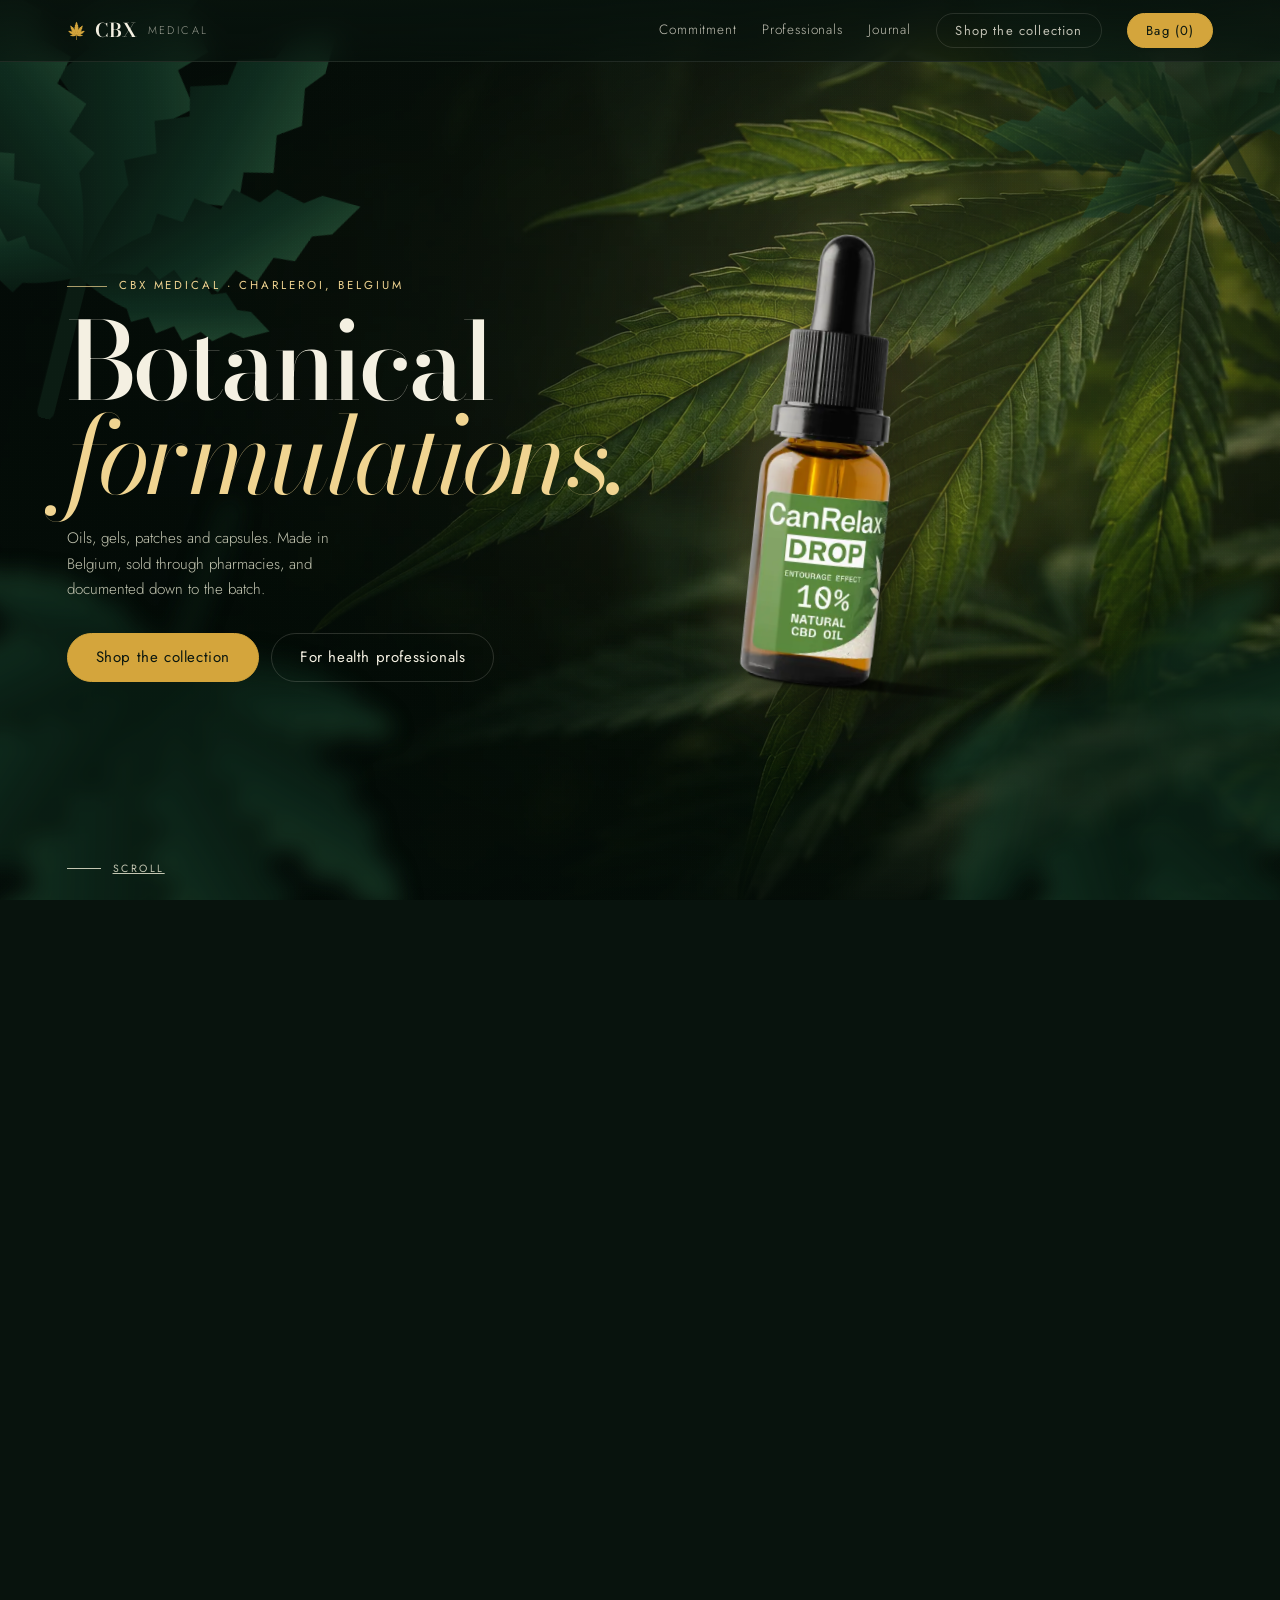
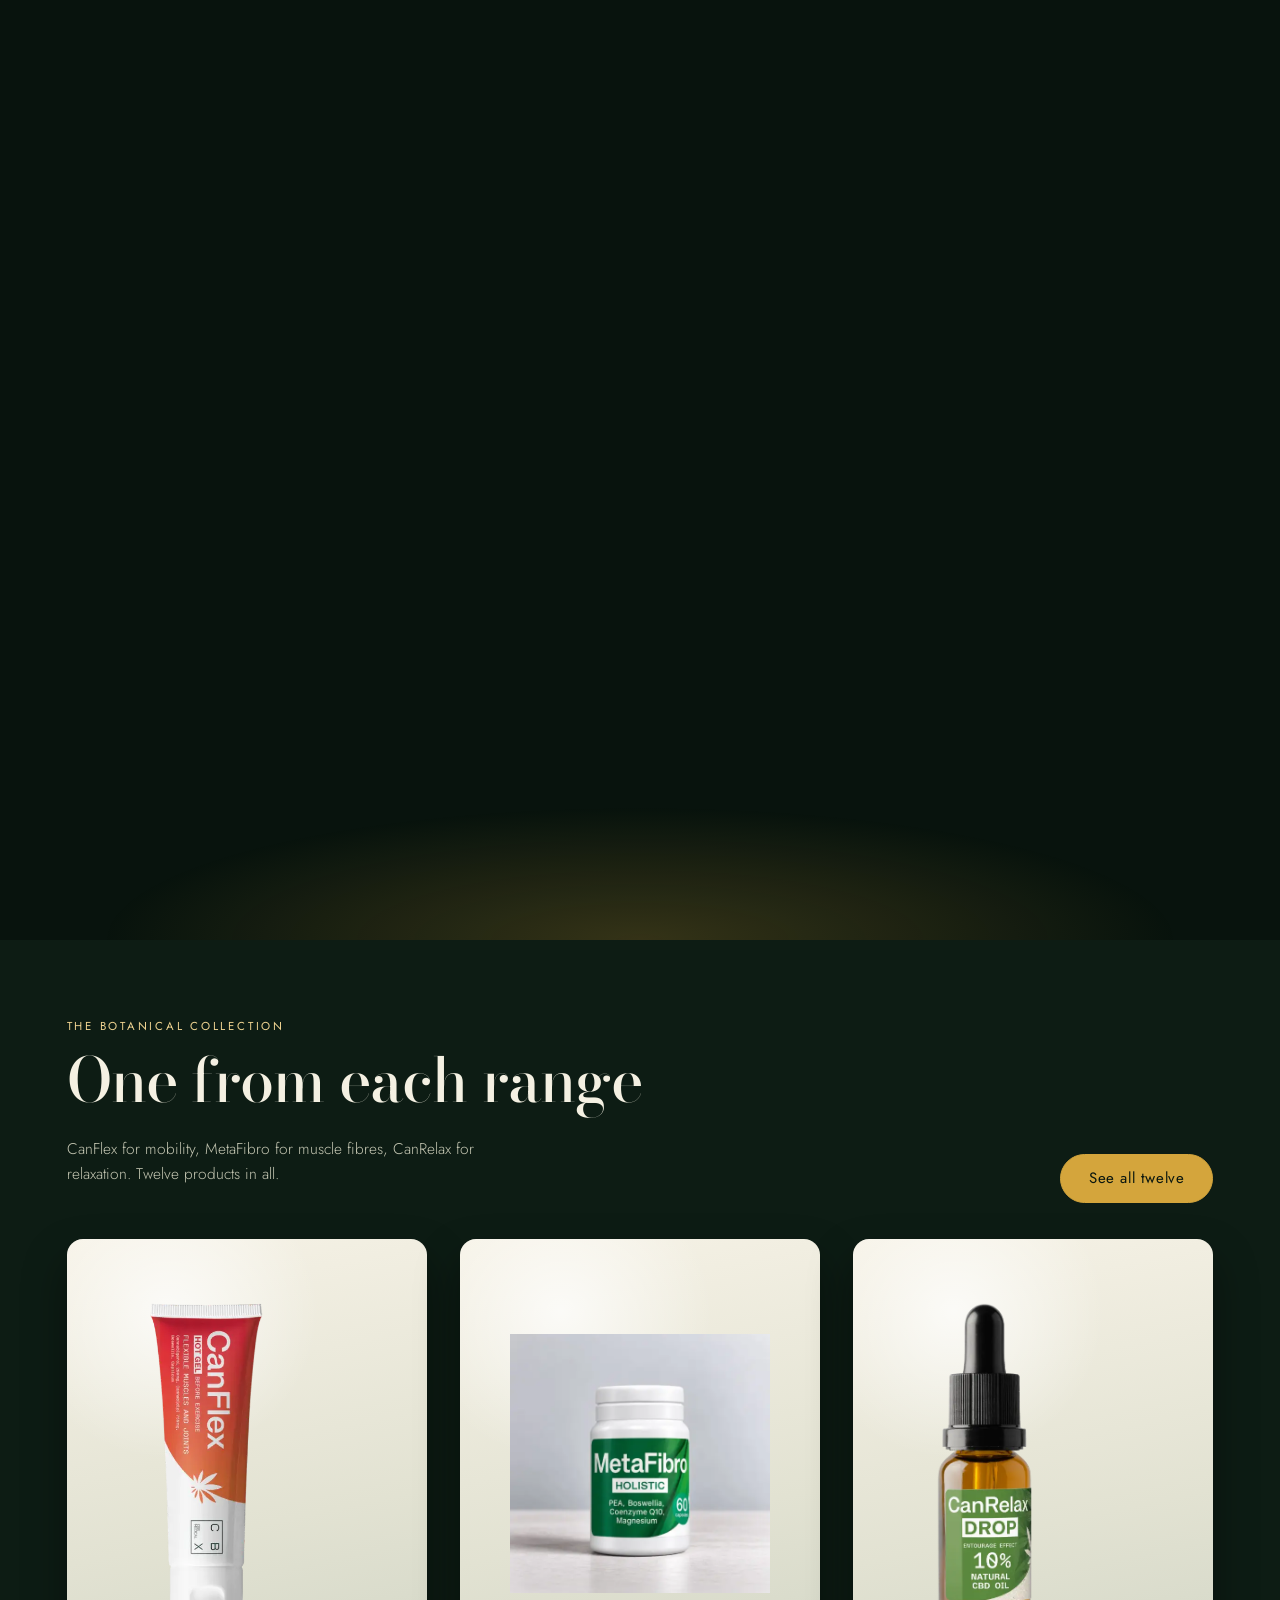
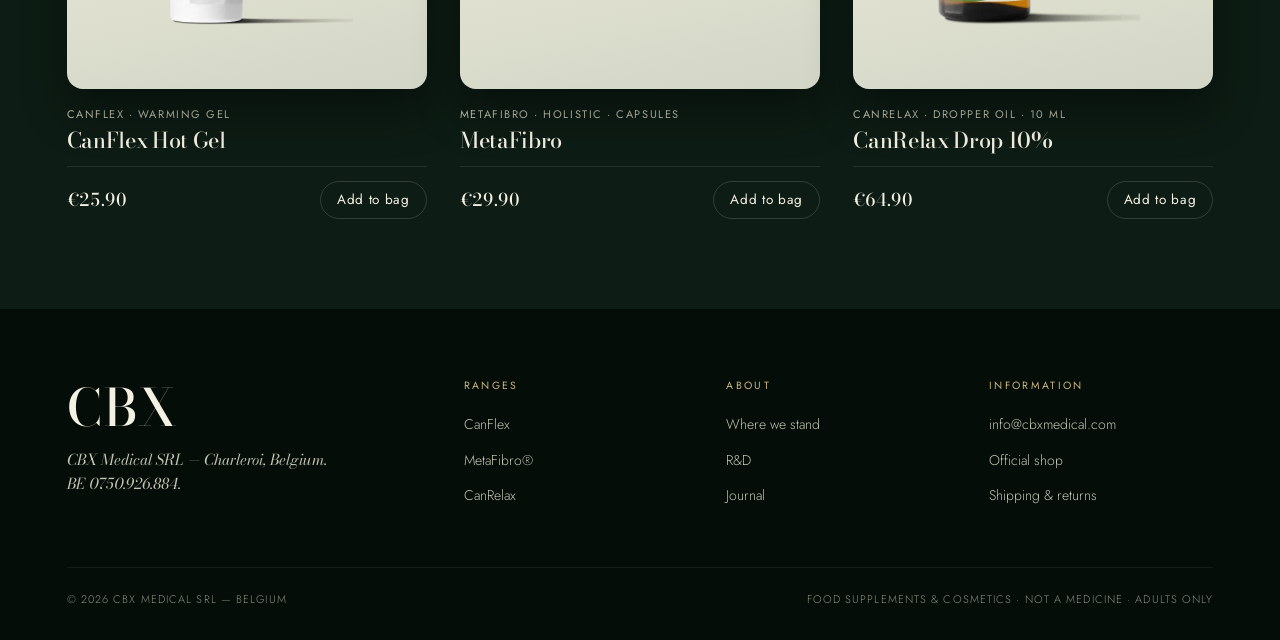
==== commit a2088d79: "Revert "Replace the drawn leaves with real plant photography" This reverts commit 9f75aa56286a13fccd" ====
--- a/index.html
+++ b/index.html
@@ -52,8 +52,8 @@
     <div class="veil"></div>
 
     <div class="leaves mid" id="midLeaves" aria-hidden="true">
-      <img class="lf1" src="leaves/leaf-a.webp" alt="" aria-hidden="true" decoding="async">
-      <img class="lf2" src="leaves/leaf-b.webp" alt="" aria-hidden="true" decoding="async">
+      <svg class="lf1" viewBox="-85 -128 170 170" fill="url(#leafShade)"><use href="#hemp"/></svg>
+      <svg class="lf2" viewBox="-85 -128 170 170" fill="url(#leafShade)"><use href="#hemp"/></svg>
     </div>
 
     <div class="bottlewrap" id="bottleWrap">
@@ -127,8 +127,8 @@
     </div>
 
     <div class="leaves fore" id="foreLeaves" aria-hidden="true">
-      <img class="lf3" src="leaves/leaf-c.webp" alt="" aria-hidden="true" decoding="async">
-      <img class="lf4" src="leaves/leaf-a.webp" alt="" aria-hidden="true" decoding="async">
+      <svg class="lf3" viewBox="-85 -128 170 170" fill="url(#leafShade)"><use href="#hemp"/></svg>
+      <svg class="lf4" viewBox="-85 -128 170 170" fill="url(#leafShade)"><use href="#hemp"/></svg>
     </div>
 
     <div class="dim" id="dim" aria-hidden="true"></div>
--- a/botanical.css
+++ b/botanical.css
@@ -89,8 +89,7 @@
 }
 
 .leaves{position:absolute;inset:0;pointer-events:none;will-change:transform}
-.leaves img{position:absolute;height:auto;filter:brightness(.40) saturate(.72) contrast(1.06)}
-.fore img{filter:brightness(.24) saturate(.6) contrast(1.1)}
+.leaves svg{position:absolute;color:#0C1F15}
 .mid{transform:translate3d(0,var(--midY,0),0) scale(var(--midS,1))}
 .fore{transform:translate3d(0,var(--foreY,0),0) scale(var(--foreS,1));filter:blur(11px);opacity:calc(var(--foreO,1) * .72);z-index:6}
 .lf1{left:-14%;top:-18%;width:46vw;min-width:360px;opacity:.85;transform:rotate(14deg)}
@@ -238,9 +237,8 @@
   border-bottom:1px solid var(--line2);
 }
 .pagehead .leafmark{
-  position:absolute;right:-7%;top:-36%;width:clamp(260px,34vw,560px);height:auto;
-  pointer-events:none;transform:rotate(18deg);
-  filter:brightness(.17) saturate(.5) contrast(1.1);opacity:.9;
+  position:absolute;right:-7%;top:-36%;width:clamp(260px,34vw,560px);
+  color:#0E2217;pointer-events:none;transform:rotate(18deg);
 }
 .pagehead h1{font-size:clamp(2.4rem,6vw,5rem);letter-spacing:-.035em;margin-bottom:.32em;position:relative}
 .pagehead .kicker,.pagehead .lede{position:relative}
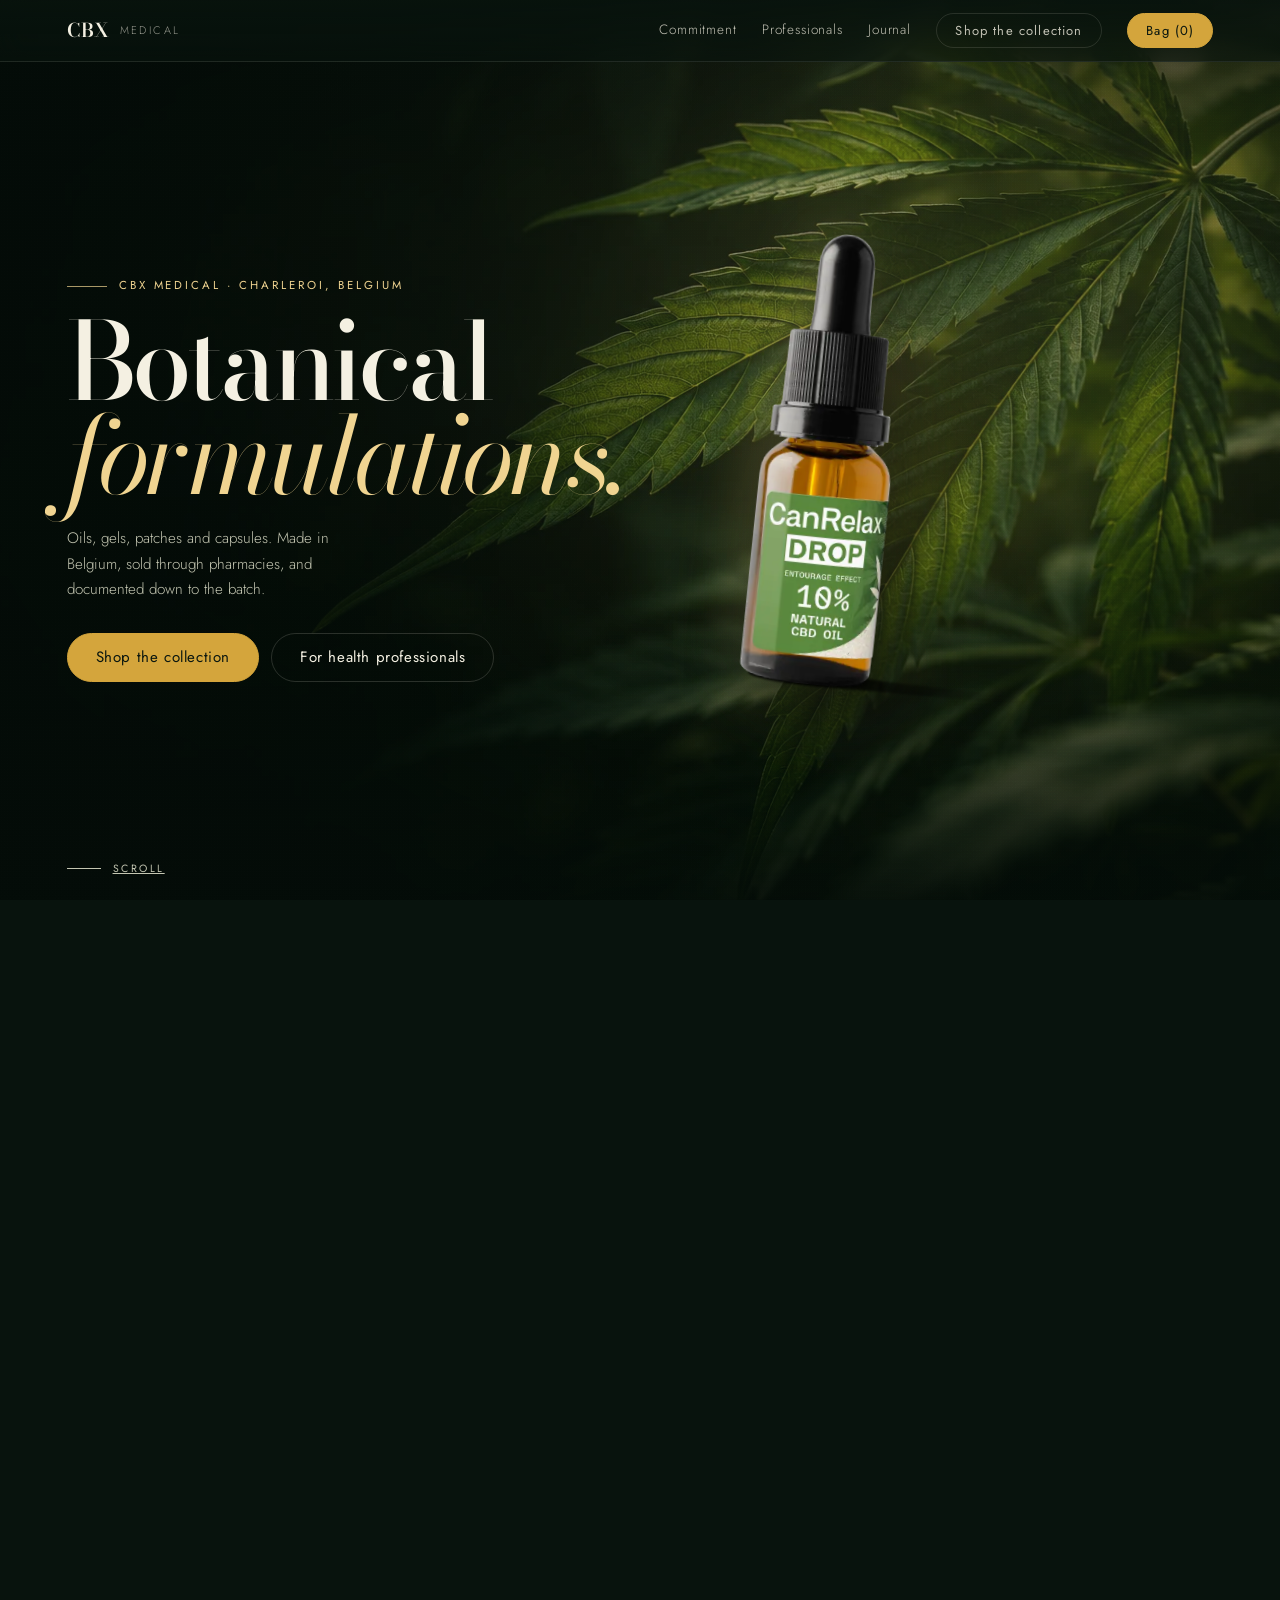
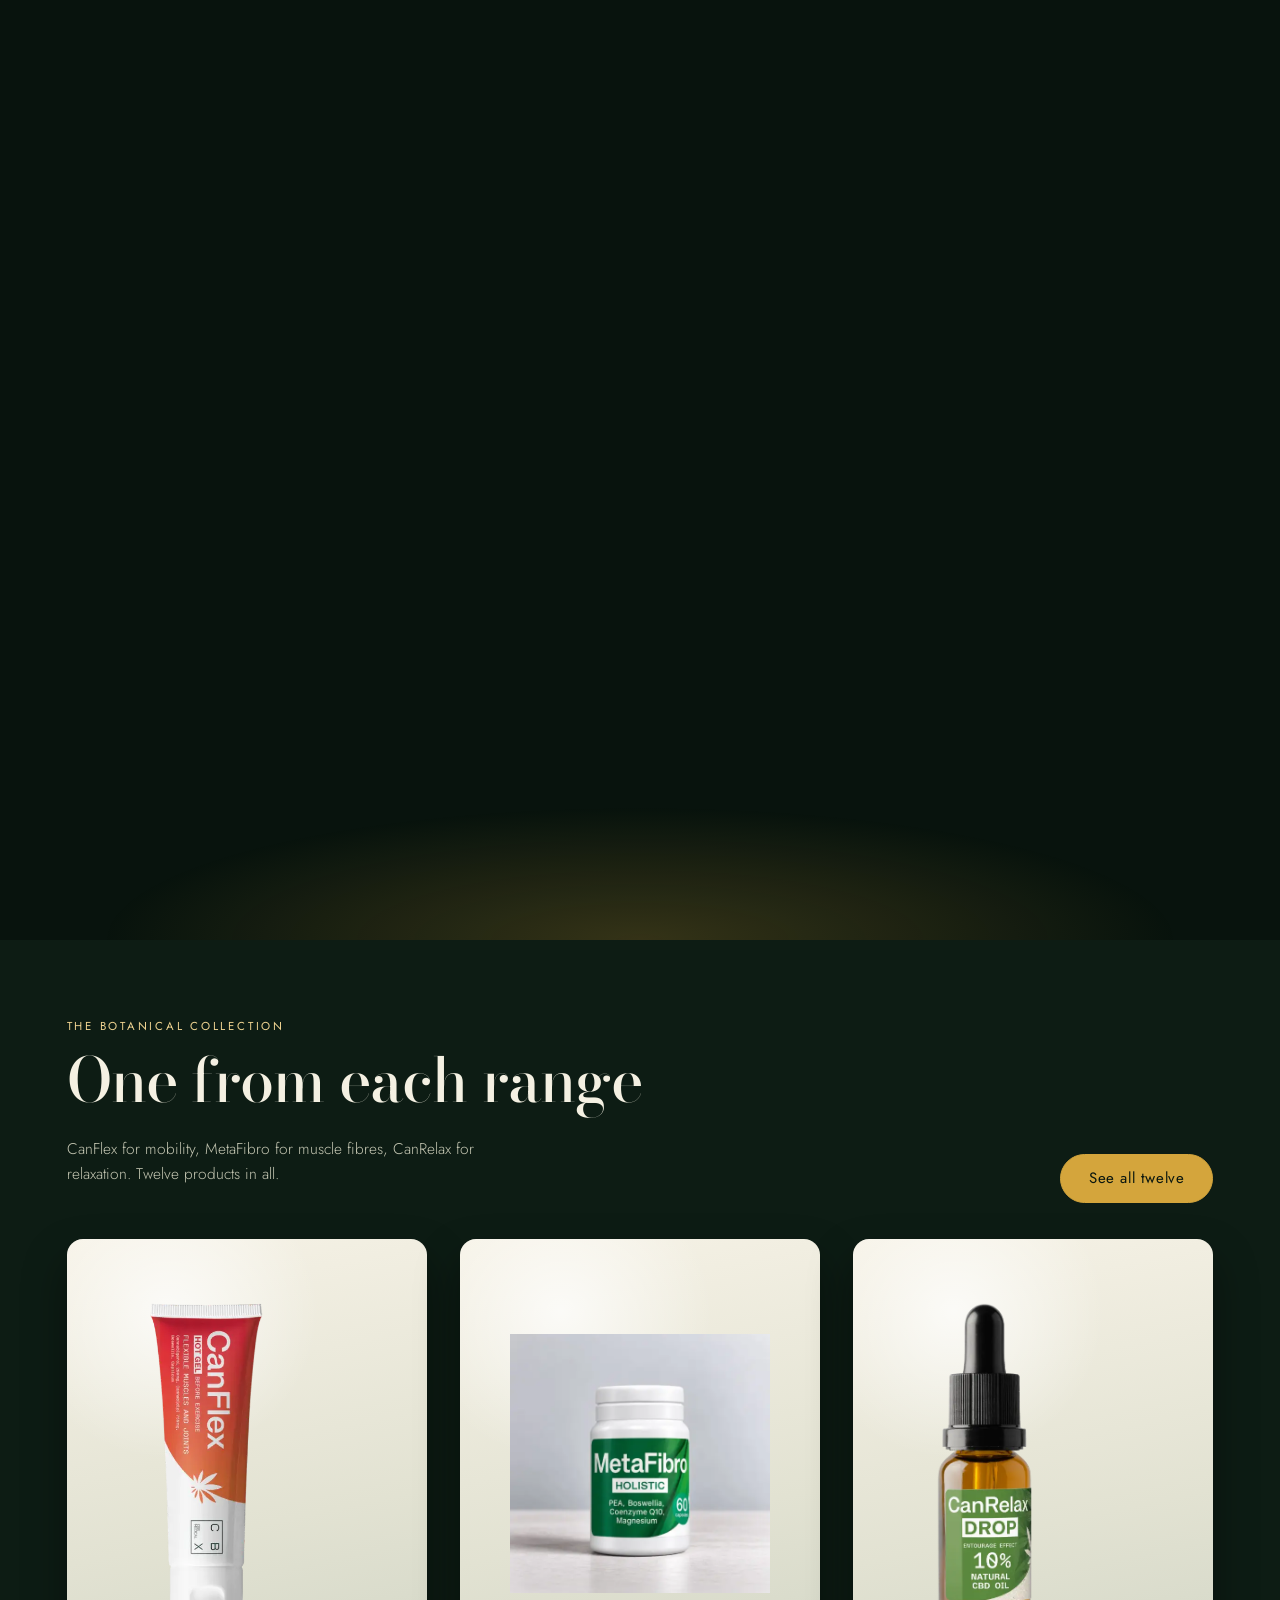
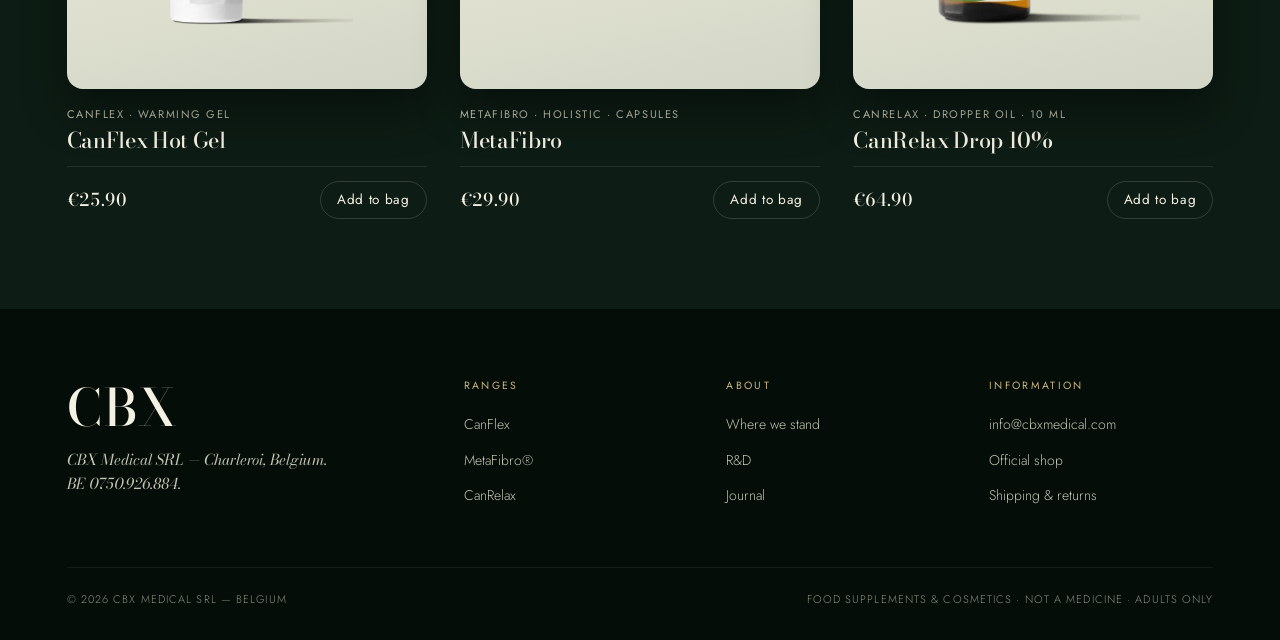
==== commit 55311588: "Remove the drawn cannabis leaves The vector hemp leaves were mine, not CBX's: the two parallax layer" ====
--- a/index.html
+++ b/index.html
@@ -13,25 +13,9 @@
 </head>
 <body>
 
-<svg width="0" height="0" aria-hidden="true" style="position:absolute">
-  <defs>
-    <path id="leaflet" d="M0 0 C5 -10 8 -20 9 -28 L15 -32 L10 -40 L17 -46 L11 -54 L17 -60 L10 -68 L13 -75 L6 -83 L7 -90 L0 -102 L-7 -90 L-6 -83 L-13 -75 L-10 -68 L-17 -60 L-11 -54 L-17 -46 L-10 -40 L-15 -32 L-9 -28 C-8 -20 -5 -10 0 0 Z"/>
-    <linearGradient id="leafShade" x1="0" y1="1" x2="1" y2="0">
-      <stop offset="0" stop-color="#06120C"/><stop offset=".55" stop-color="#113222"/><stop offset="1" stop-color="#2E5B3C"/>
-    </linearGradient>
-    <g id="hemp">
-      <path d="M0 2 L0 40" stroke="currentColor" stroke-width="5" fill="none" stroke-linecap="round"/>
-      <use href="#leaflet" transform="scale(1.2)"/>
-      <use href="#leaflet" transform="rotate(32) scale(1.02)"/><use href="#leaflet" transform="rotate(-32) scale(1.02)"/>
-      <use href="#leaflet" transform="rotate(62) scale(.82)"/><use href="#leaflet" transform="rotate(-62) scale(.82)"/>
-      <use href="#leaflet" transform="rotate(92) scale(.56)"/><use href="#leaflet" transform="rotate(-92) scale(.56)"/>
-    </g>
-  </defs>
-</svg>
 
 <nav class="nav">
   <a class="mark" href="#top">
-    <svg viewBox="-85 -128 170 170" fill="currentColor" aria-hidden="true"><use href="#hemp"/></svg>
     CBX <em>MEDICAL</em>
   </a>
   <div class="navlinks">
@@ -50,11 +34,6 @@
   <div class="stage" id="stage">
     <div class="canopy" id="canopy"></div>
     <div class="veil"></div>
-
-    <div class="leaves mid" id="midLeaves" aria-hidden="true">
-      <svg class="lf1" viewBox="-85 -128 170 170" fill="url(#leafShade)"><use href="#hemp"/></svg>
-      <svg class="lf2" viewBox="-85 -128 170 170" fill="url(#leafShade)"><use href="#hemp"/></svg>
-    </div>
 
     <div class="bottlewrap" id="bottleWrap">
       <span class="glowback"></span>
@@ -126,11 +105,6 @@
       </svg>
     </div>
 
-    <div class="leaves fore" id="foreLeaves" aria-hidden="true">
-      <svg class="lf3" viewBox="-85 -128 170 170" fill="url(#leafShade)"><use href="#hemp"/></svg>
-      <svg class="lf4" viewBox="-85 -128 170 170" fill="url(#leafShade)"><use href="#hemp"/></svg>
-    </div>
-
     <div class="dim" id="dim" aria-hidden="true"></div>
     <div class="grain" aria-hidden="true"></div>
 
@@ -265,7 +239,7 @@
   var reduce = matchMedia('(prefers-reduced-motion: reduce)');
   var act = document.getElementById('act'), stage = document.getElementById('stage');
   if (!act || !stage) return;   /* sub-pages have no opening act */
-  var canopy = document.getElementById('canopy'), mid = document.getElementById('midLeaves'), fore = document.getElementById('foreLeaves');
+  var canopy = document.getElementById('canopy');
   var wrap = document.getElementById('bottleWrap'), pip = document.getElementById('pipette'), cue = document.getElementById('scrollcue');
   var beats = [].slice.call(document.querySelectorAll('.beat'));
   var dropG = document.getElementById('dropG'), dropShape = document.getElementById('dropShape');
@@ -305,11 +279,6 @@
     /* parallax: background slow, mid medium, foreground fastest */
     canopy.style.setProperty('--bgZoom', (1 + 0.20 * p).toFixed(4));
     canopy.style.setProperty('--bgY', (-2.5 * p).toFixed(2) + '%');
-    mid.style.setProperty('--midY', (-16 * p).toFixed(2) + 'svh');
-    mid.style.setProperty('--midS', (1 + 0.16 * p).toFixed(4));
-    fore.style.setProperty('--foreY', (-62 * p).toFixed(2) + 'svh');
-    fore.style.setProperty('--foreS', (1 + 0.65 * p).toFixed(4));
-    fore.style.setProperty('--foreO', clamp(1.25 - 1.5 * p, 0, 1).toFixed(3));
 
     /* the bottle rides the camera */
     var bx = lerp(K.bx[i], K.bx[i+1], e), by = lerp(K.by[i], K.by[i+1], e);
--- a/botanical.css
+++ b/botanical.css
@@ -44,7 +44,6 @@
   backdrop-filter:blur(14px);border-bottom:1px solid var(--line2);
 }
 .mark{display:flex;align-items:center;gap:9px;text-decoration:none;font:600 19px/1 var(--d);letter-spacing:.07em}
-.mark svg{width:19px;height:19px;color:var(--gold);flex:none}
 .mark em{font:300 11px/1 var(--s);letter-spacing:.22em;opacity:.6;font-style:normal}
 .navlinks{display:flex;align-items:center;gap:clamp(12px,2vw,28px);font-size:13.5px;letter-spacing:.06em}
 .navlinks a{text-decoration:none;opacity:.78;transition:opacity .25s}
@@ -87,15 +86,6 @@
   background-image:radial-gradient(rgba(255,255,255,.08) .5px,transparent .5px);
   background-size:3px 3px;
 }
-
-.leaves{position:absolute;inset:0;pointer-events:none;will-change:transform}
-.leaves svg{position:absolute;color:#0C1F15}
-.mid{transform:translate3d(0,var(--midY,0),0) scale(var(--midS,1))}
-.fore{transform:translate3d(0,var(--foreY,0),0) scale(var(--foreS,1));filter:blur(11px);opacity:calc(var(--foreO,1) * .72);z-index:6}
-.lf1{left:-14%;top:-18%;width:46vw;min-width:360px;opacity:.85;transform:rotate(14deg)}
-.lf2{right:-10%;top:-24%;width:38vw;min-width:300px;opacity:.6;transform:rotate(-28deg)}
-.lf3{left:-18%;bottom:-30%;width:54vw;min-width:420px;opacity:.95;transform:rotate(-160deg)}
-.lf4{right:-16%;bottom:-26%;width:48vw;min-width:380px;opacity:.9;transform:rotate(150deg)}
 
 /* the bottle */
 .bottlewrap{
@@ -236,16 +226,11 @@
   padding:calc(var(--navh) + clamp(54px,9vh,112px)) 0 clamp(34px,6vh,70px);
   border-bottom:1px solid var(--line2);
 }
-.pagehead .leafmark{
-  position:absolute;right:-7%;top:-36%;width:clamp(260px,34vw,560px);
-  color:#0E2217;pointer-events:none;transform:rotate(18deg);
-}
 .pagehead h1{font-size:clamp(2.4rem,6vw,5rem);letter-spacing:-.035em;margin-bottom:.32em;position:relative}
 .pagehead .kicker,.pagehead .lede{position:relative}
 .pagehead .lede{max-width:46ch}
 .pagehead + .store,.pagehead + .flow{padding-top:clamp(42px,6vh,78px)}
 .navlinks a[aria-current=page]{opacity:1;color:var(--gold2)}
-@media(max-width:760px){.pagehead .leafmark{right:-30%;top:-12%;width:300px;opacity:.7}}
 
 /* ---------------- flow sections ---------------- */
 section.flow{padding:clamp(64px,9vh,130px) 0;scroll-margin-top:var(--navh)}
@@ -359,7 +344,6 @@
   .strengths button{padding:12px 16px;min-width:60px}
   .b3 .inner{padding:10vh 0 9vh}
   .b3 p{align-self:flex-start;max-width:28ch;font-size:.92rem}
-  .lf2,.lf4{display:none}
   .fore{filter:blur(4px)}
   dialog#bag{width:100%;border-left:0}
   .legal{grid-template-columns:1fr}
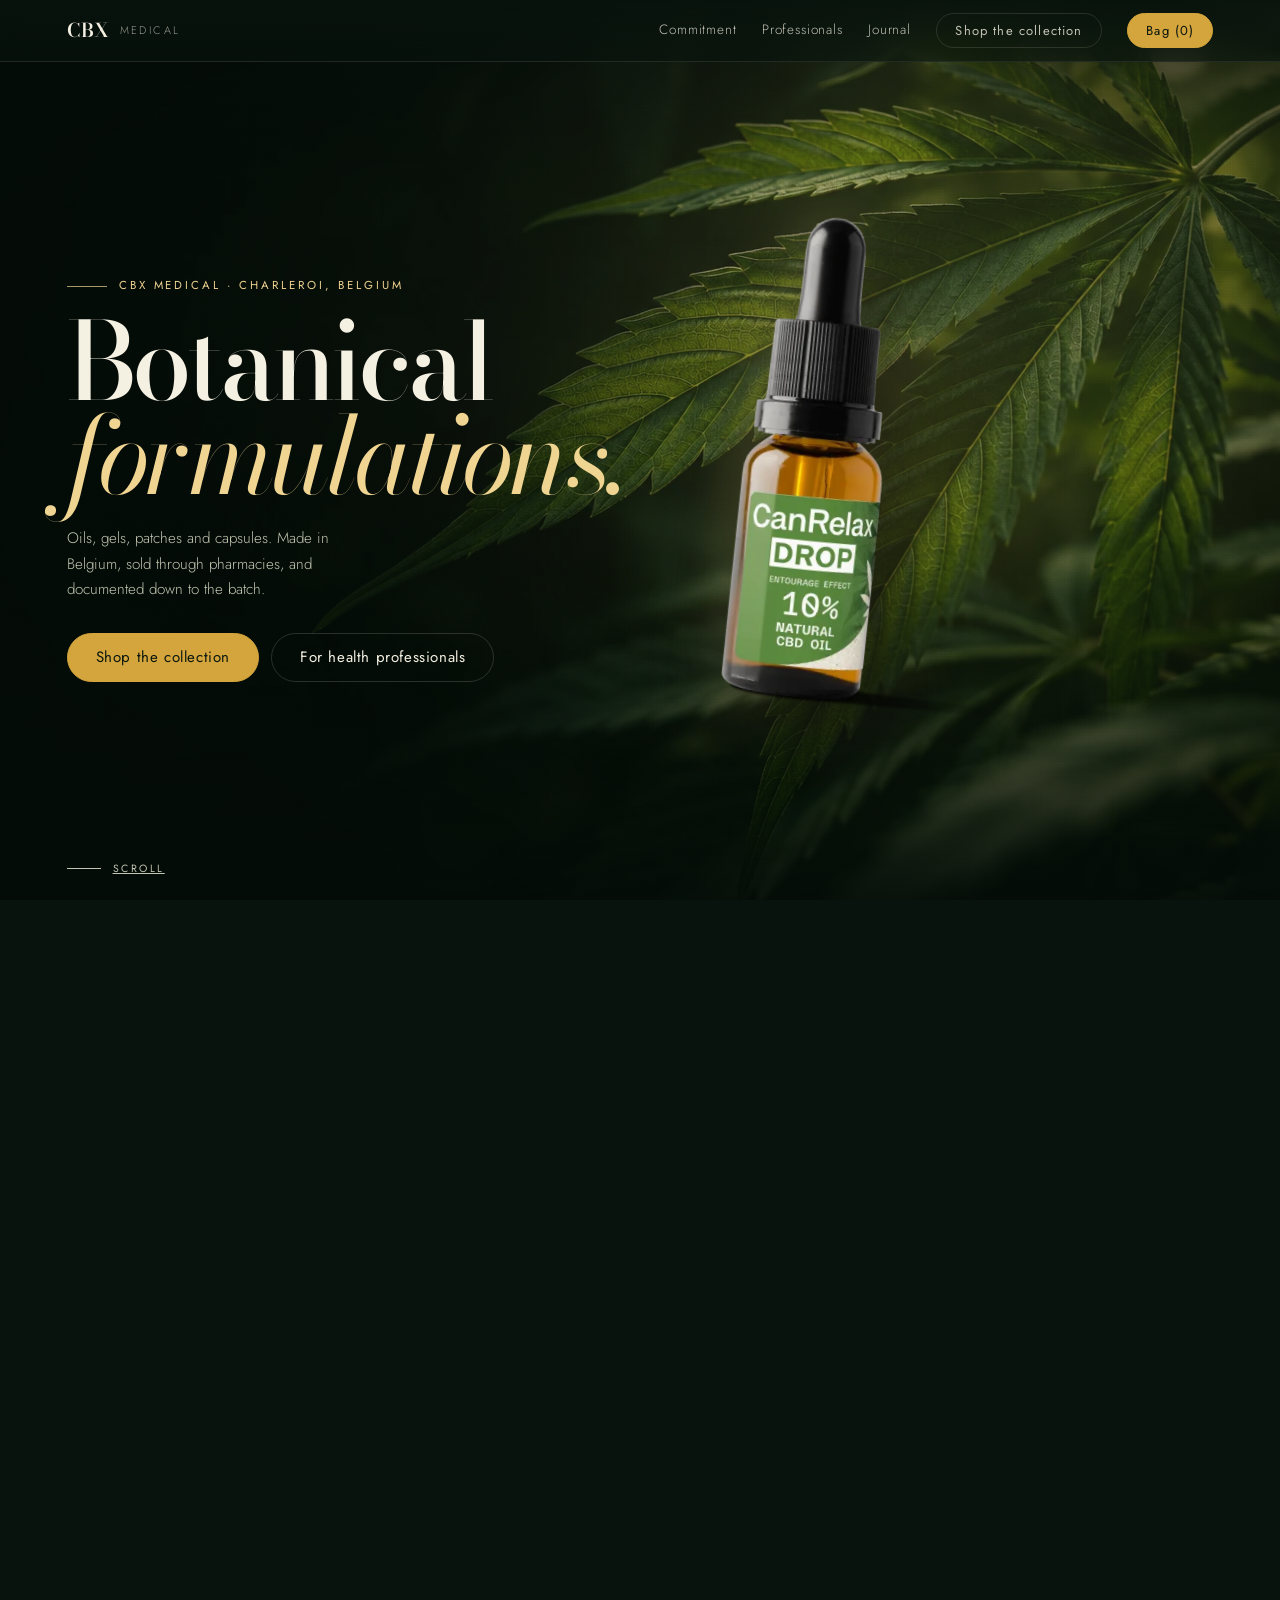
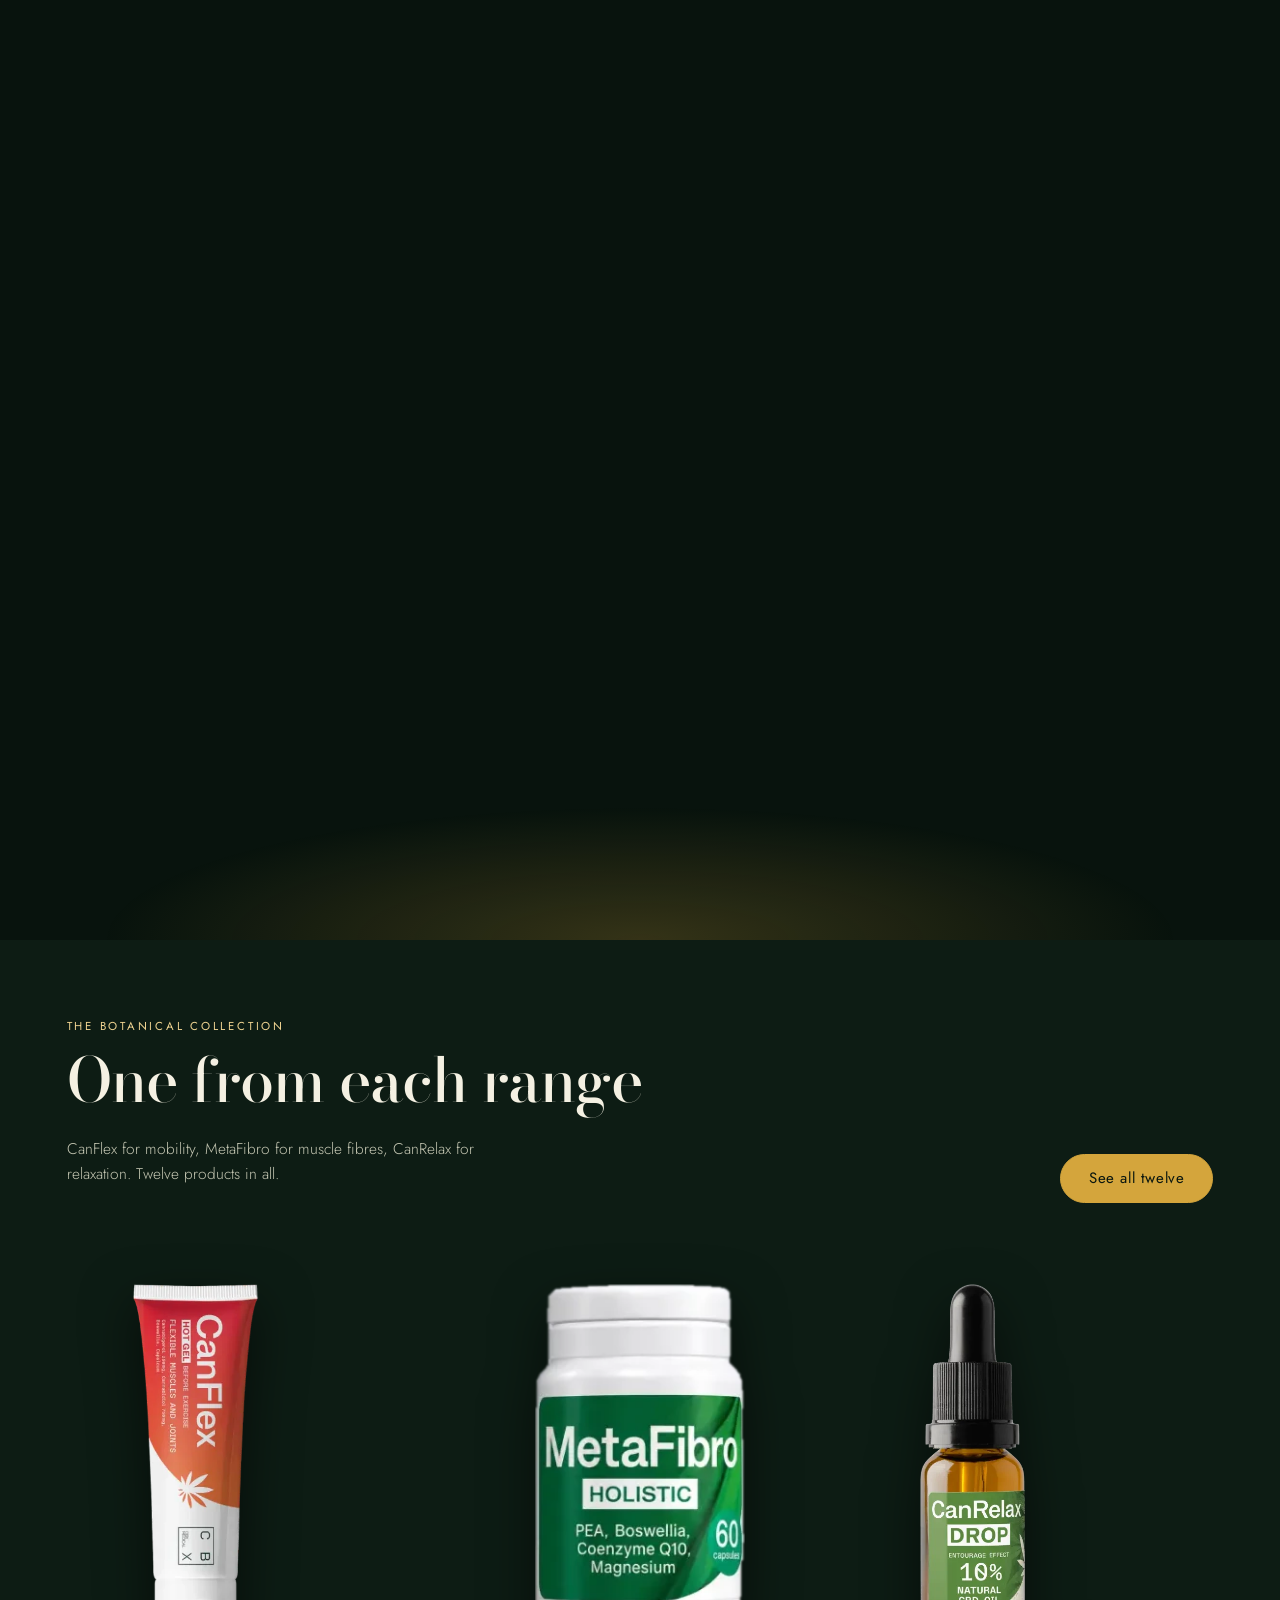
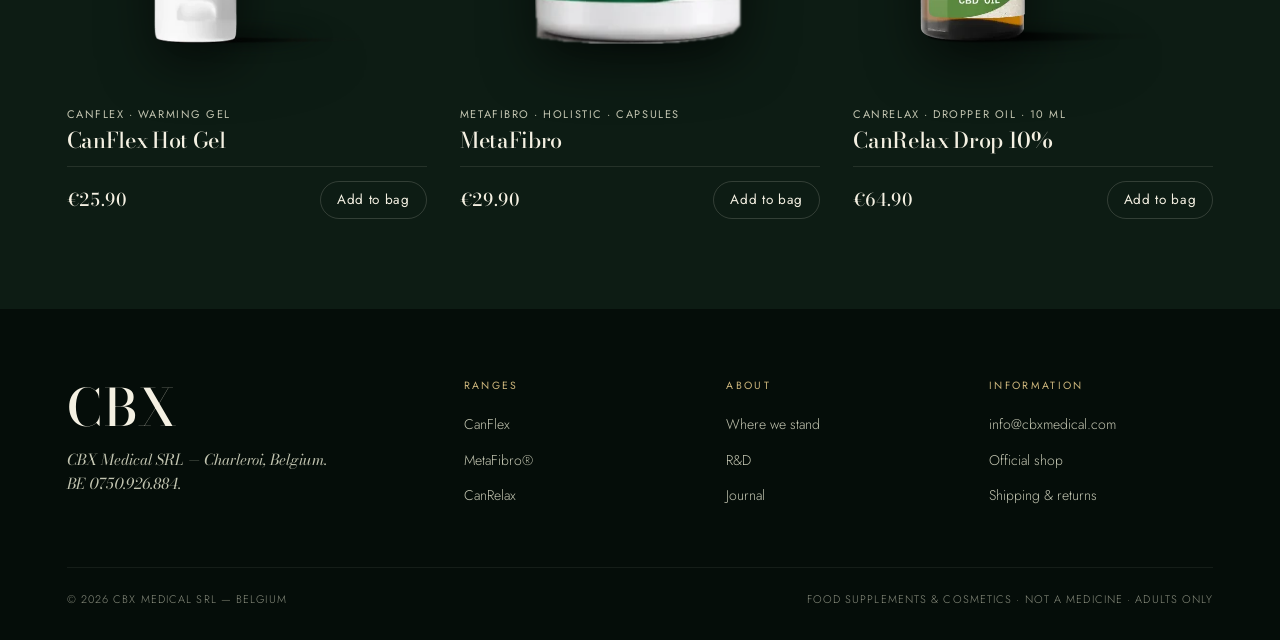
==== commit aaf269ac: "Send the wordmark home It pointed at the top of whatever page you were on. From the shop or the jour" ====
--- a/index.html
+++ b/index.html
@@ -15,7 +15,7 @@
 
 
 <nav class="nav">
-  <a class="mark" href="#top">
+  <a class="mark" href="index.html" aria-label="CBX Medical — home">
     CBX <em>MEDICAL</em>
   </a>
   <div class="navlinks">
--- a/botanical.css
+++ b/botanical.css
@@ -195,17 +195,27 @@
 #grid,#teaser{display:grid;grid-template-columns:repeat(3,minmax(0,1fr));gap:clamp(22px,2.6vw,34px)}
 .card{display:flex;flex-direction:column;min-width:0}
 .tile{
-  position:relative;display:grid;place-items:center;overflow:hidden;
-  aspect-ratio:4/5;border-radius:16px;
-  background:linear-gradient(168deg,#F6F2E6 0%,#E2E2D2 62%,#D2D6C6 100%);
-  box-shadow:0 22px 44px rgba(0,0,0,.4);
-}
-.tile::after{
-  content:"";position:absolute;inset:0;pointer-events:none;
-  background:radial-gradient(70% 55% at 28% 16%,rgba(255,255,255,.75),transparent 60%);
-}
-.tile img{position:relative;z-index:1;max-width:72%;max-height:76%;width:auto;height:auto;object-fit:contain;transition:transform .5s cubic-bezier(.2,.7,.2,1)}
-.card:hover .tile img{transform:translateY(-6px) scale(1.03)}
+  position:relative;display:grid;place-items:center;
+  aspect-ratio:4/5;
+}
+/* the product stands on nothing: a pool of light holds it up */
+.tile::before{
+  content:"";position:absolute;left:50%;bottom:7%;translate:-50% 0;
+  width:62%;height:9%;border-radius:50%;pointer-events:none;
+  background:radial-gradient(closest-side,rgba(4,10,7,.70),transparent 72%);
+  filter:blur(7px);
+}
+.tile img{
+  position:absolute;inset:0;margin:auto;z-index:1;
+  max-width:74%;max-height:80%;width:auto;height:auto;object-fit:contain;
+  filter:drop-shadow(0 20px 26px rgba(0,0,0,.55));
+  animation:float 7s ease-in-out infinite;
+  transition:transform .5s cubic-bezier(.2,.7,.2,1);
+}
+.card:nth-child(3n+2) .tile img{animation-delay:-2.3s}
+.card:nth-child(3n+3) .tile img{animation-delay:-4.6s}
+.card:hover .tile img{animation-play-state:paused;transform:translateY(-8px) scale(1.03)}
+@keyframes float{0%,100%{translate:0 0}50%{translate:0 -7px}}
 .cardmeta{display:flex;align-items:baseline;justify-content:space-between;gap:12px;margin-top:18px}
 .cardmeta small{font:400 11px/1.4 var(--s);letter-spacing:.14em;color:var(--ivory2)}
 .card h3{font-size:clamp(1.15rem,1.7vw,1.5rem);margin:8px 0 0}
@@ -369,6 +379,7 @@
 
 /* ---------------- reduced motion ---------------- */
 @media(prefers-reduced-motion:reduce){
+  .tile img{animation:none}
   html{scroll-behavior:auto}
   *,*::before,*::after{animation:none!important;transition:none!important}
   .stage{position:relative;height:auto;min-height:88svh;padding:calc(var(--navh) + 6vh) 0 8vh}
